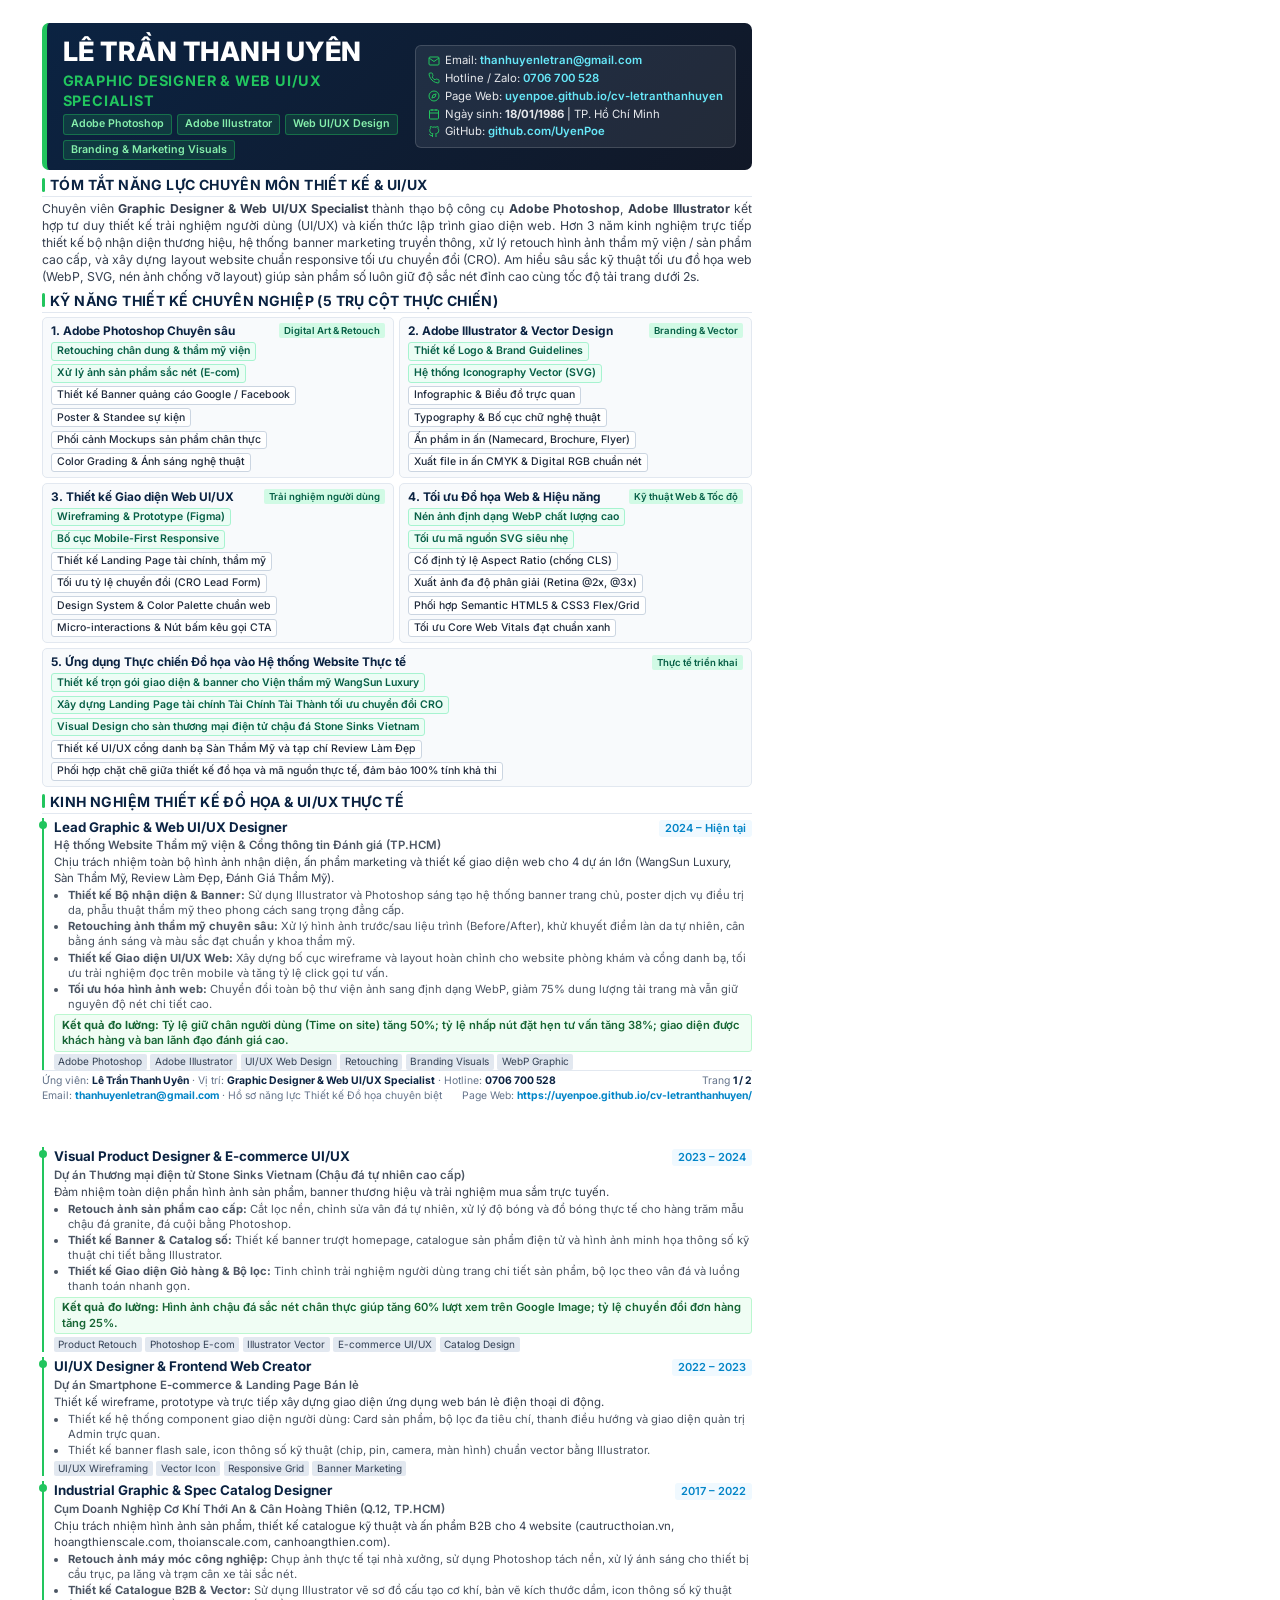
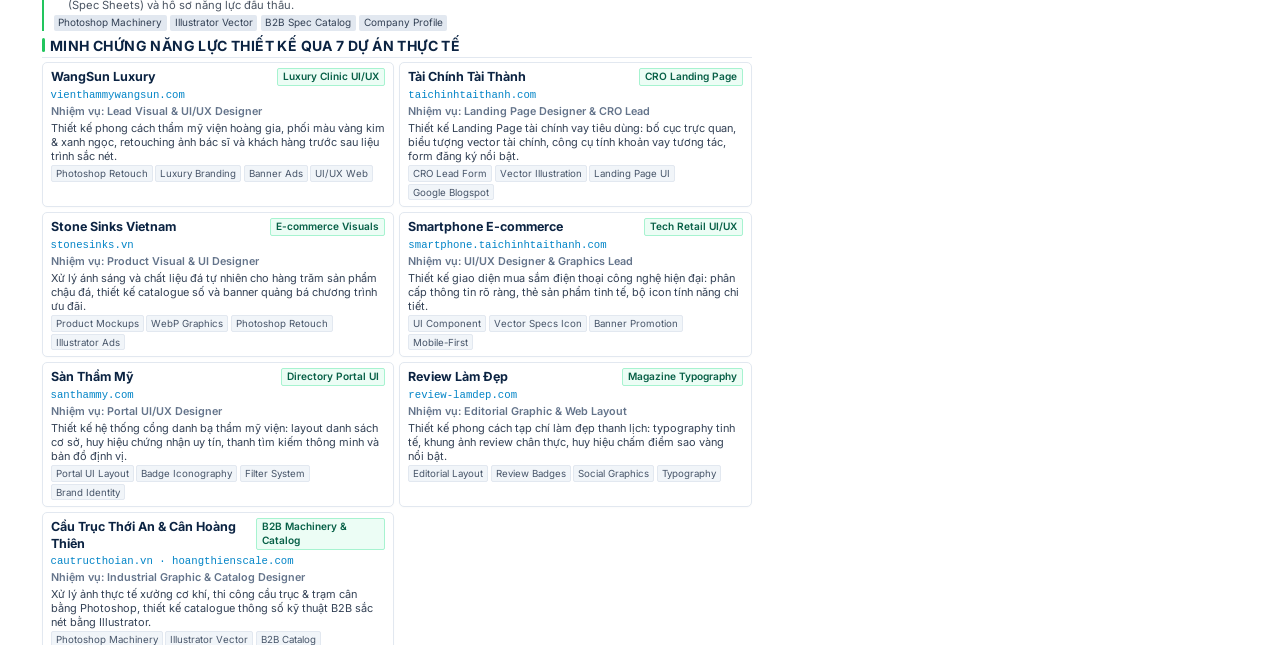
==== cv-graphic-uiux-template.html @ 1257ec51 "feat: add personal web page (page web) to all Word and PDF documents" ====
<!DOCTYPE html>
<html lang="vi">
<head>
  <meta charset="UTF-8" />
  <meta name="viewport" content="width=device-width, initial-scale=1.0" />
  <title>CV - Lê Trần Thanh Uyên | Chuyên Viên Thiết Kế Đồ Họa &amp; Web UI/UX Designer</title>
  <link rel="preconnect" href="https://fonts.googleapis.com" />
  <link rel="preconnect" href="https://fonts.gstatic.com" crossorigin />
  <link href="https://fonts.googleapis.com/css2?family=Inter:wght@300;400;500;600;700;800&display=swap" rel="stylesheet" />
  <style>
    @page {
      size: A4 portrait;
      margin: 0;
    }
    *, *::before, *::after {
      box-sizing: border-box;
      margin: 0;
      padding: 0;
    }
    html, body {
      font-family: 'Inter', -apple-system, BlinkMacSystemFont, "Segoe UI", Roboto, sans-serif;
      background-color: #ffffff;
      color: #1f2937;
      font-size: 9.5pt;
      line-height: 1.36;
      -webkit-print-color-adjust: exact;
      print-color-adjust: exact;
    }
    a {
      color: #0284c7;
      text-decoration: none;
    }
    .page {
      width: 210mm;
      height: 297mm;
      max-height: 297mm;
      padding: 6mm 11mm 5mm 11mm;
      box-sizing: border-box;
      position: relative;
      background: #ffffff;
      page-break-after: always;
      break-after: page;
      overflow: hidden;
      display: flex;
      flex-direction: column;
      justify-content: space-between;
    }
    .page:last-child {
      page-break-after: auto;
      break-after: auto;
    }

    /* HEADER */
    .cv-header {
      background: linear-gradient(135deg, #0b2342 0%, #111827 100%);
      color: #ffffff;
      border-radius: 7px;
      padding: 10px 16px;
      margin-bottom: 5px;
      display: flex;
      justify-content: space-between;
      align-items: center;
      border-left: 5px solid #22c55e;
    }
    .header-main {
      flex: 1;
    }
    .cv-name {
      font-size: 20pt;
      font-weight: 800;
      letter-spacing: 0.5px;
      color: #ffffff;
      margin-bottom: 2px;
    }
    .cv-title {
      font-size: 10.8pt;
      font-weight: 700;
      color: #22c55e;
      text-transform: uppercase;
      letter-spacing: 0.8px;
      margin-bottom: 4px;
    }
    .cv-badges {
      display: flex;
      gap: 5px;
      flex-wrap: wrap;
    }
    .badge-role {
      background: rgba(34, 197, 94, 0.15);
      border: 1px solid rgba(34, 197, 94, 0.4);
      color: #86efac;
      font-size: 8.0pt;
      font-weight: 600;
      padding: 2px 7px;
      border-radius: 3px;
    }
    .contact-box {
      background: rgba(255, 255, 255, 0.08);
      border: 1px solid rgba(255, 255, 255, 0.15);
      border-radius: 6px;
      padding: 7px 12px;
      font-size: 8.5pt;
      display: flex;
      flex-direction: column;
      gap: 2.5px;
      min-width: 250px;
    }
    .contact-item {
      display: flex;
      align-items: center;
      gap: 5px;
      color: #e5e7eb;
    }
    .contact-item a {
      color: #67e8f9;
      font-weight: 600;
    }
    .contact-item svg {
      width: 12px;
      height: 12px;
      stroke: #22c55e;
      flex-shrink: 0;
    }

    /* SECTION TITLE */
    .section-title {
      font-size: 10.5pt;
      font-weight: 700;
      color: #0b2342;
      text-transform: uppercase;
      letter-spacing: 0.4px;
      margin: 5px 0 4px 0;
      display: flex;
      align-items: center;
      gap: 5px;
      border-bottom: 1.5px solid #e2e8f0;
      padding-bottom: 2px;
    }
    .section-title::before {
      content: "";
      display: inline-block;
      width: 3.5px;
      height: 10.5pt;
      background-color: #22c55e;
      border-radius: 2px;
    }

    /* SUMMARY */
    .summary-text {
      font-size: 9.2pt;
      color: #374151;
      line-height: 1.38;
      text-align: justify;
      margin-bottom: 3px;
    }

    /* SKILLS GRID */
    .skills-container {
      display: grid;
      grid-template-columns: repeat(2, 1fr);
      gap: 5px;
      margin-bottom: 3px;
    }
    .skill-block {
      background: #f8fafc;
      border: 1px solid #e2e8f0;
      border-radius: 5px;
      padding: 5px 8px;
    }
    .skill-block.full-width {
      grid-column: span 2;
    }
    .skill-title {
      font-size: 8.9pt;
      font-weight: 700;
      color: #0b2342;
      margin-bottom: 3px;
      display: flex;
      align-items: center;
      justify-content: space-between;
    }
    .skill-tag-list {
      display: flex;
      flex-wrap: wrap;
      gap: 3.5px;
    }
    .skill-tag {
      background: #ffffff;
      border: 1px solid #cbd5e1;
      color: #1e293b;
      font-size: 7.9pt;
      font-weight: 500;
      padding: 1.2px 5px;
      border-radius: 3px;
    }
    .skill-tag.highlight {
      background: #ecfdf5;
      border-color: #a7f3d0;
      color: #065f46;
      font-weight: 600;
    }

    /* EXPERIENCE TIMELINE */
    .exp-item {
      margin-bottom: 5px;
      padding-left: 10px;
      border-left: 2px solid #22c55e;
      position: relative;
    }
    .exp-item::before {
      content: "";
      position: absolute;
      left: -5px;
      top: 3px;
      width: 8px;
      height: 8px;
      background: #22c55e;
      border-radius: 50%;
    }
    .exp-header {
      display: flex;
      justify-content: space-between;
      align-items: baseline;
      margin-bottom: 1.5px;
    }
    .exp-role {
      font-size: 10pt;
      font-weight: 700;
      color: #0b2342;
    }
    .exp-period {
      font-size: 8.3pt;
      font-weight: 600;
      color: #0284c7;
      background: #f0f9ff;
      padding: 1px 6px;
      border-radius: 3px;
    }
    .exp-company {
      font-size: 8.6pt;
      font-weight: 600;
      color: #4b5563;
      margin-bottom: 1.5px;
    }
    .exp-summary {
      font-size: 8.6pt;
      color: #374151;
      margin-bottom: 1.5px;
    }
    .exp-bullets {
      list-style-type: disc;
      padding-left: 14px;
      font-size: 8.4pt;
      color: #4b5563;
      line-height: 1.34;
    }
    .exp-bullets li {
      margin-bottom: 1.2px;
    }
    .exp-results {
      background: #f0fdf4;
      border: 1px solid #bbf7d0;
      color: #166534;
      padding: 2.5px 7px;
      border-radius: 3px;
      font-size: 8.4pt;
      margin-top: 2.5px;
      font-weight: 600;
    }
    .exp-tags {
      display: flex;
      gap: 3.5px;
      flex-wrap: wrap;
      margin-top: 2.5px;
    }
    .exp-tag {
      font-size: 7.5pt;
      background: #e2e8f0;
      color: #334155;
      padding: 1px 4.5px;
      border-radius: 2px;
    }

    /* PROJECTS GRID (PAGE 2) */
    .projects-grid {
      display: grid;
      grid-template-columns: repeat(2, 1fr);
      gap: 5px;
      margin-bottom: 4px;
    }
    .proj-card {
      background: #ffffff;
      border: 1px solid #e2e8f0;
      border-radius: 5px;
      padding: 5.5px 8px;
      box-shadow: 0 1px 2px rgba(0,0,0,0.02);
    }
    .proj-header {
      display: flex;
      justify-content: space-between;
      align-items: flex-start;
      margin-bottom: 2px;
    }
    .proj-name {
      font-size: 9.4pt;
      font-weight: 700;
      color: #0b2342;
    }
    .proj-type {
      font-size: 7.6pt;
      background: #ecfdf5;
      color: #065f46;
      border: 1px solid #a7f3d0;
      padding: 1px 5px;
      border-radius: 2px;
      font-weight: 600;
    }
    .proj-url {
      font-size: 8.0pt;
      color: #0284c7;
      display: block;
      margin-bottom: 2px;
      font-family: monospace;
    }
    .proj-role {
      font-size: 8.1pt;
      color: #64748b;
      font-weight: 600;
      margin-bottom: 1.5px;
    }
    .proj-desc {
      font-size: 8.2pt;
      color: #334155;
      line-height: 1.28;
      margin-bottom: 2.5px;
    }
    .proj-tech-wrap {
      display: flex;
      flex-wrap: wrap;
      gap: 2.5px;
    }
    .proj-tech {
      font-size: 7.3pt;
      background: #f1f5f9;
      color: #475569;
      border: 1px solid #e2e8f0;
      padding: 0.5px 4px;
      border-radius: 2px;
    }

    /* THREE-COLUMN WORKFLOW & TOOLS */
    .tools-grid {
      display: grid;
      grid-template-columns: repeat(3, 1fr);
      gap: 5px;
      margin-top: 2.5px;
      margin-bottom: 3.5px;
    }
    .tools-card {
      background: #f8fafc;
      border: 1px solid #e2e8f0;
      border-radius: 5px;
      padding: 5px 7px;
    }
    .tools-title {
      font-size: 8.7pt;
      font-weight: 700;
      color: #0b2342;
      margin-bottom: 1.5px;
    }
    .tools-sub {
      font-size: 7.8pt;
      font-weight: 600;
      color: #0284c7;
      margin-bottom: 2px;
    }
    .tools-desc {
      font-size: 7.9pt;
      color: #4b5563;
      line-height: 1.28;
    }

    /* FOOTER */
    .cv-footer {
      border-top: 1px solid #e2e8f0;
      padding-top: 3px;
      font-size: 7.8pt;
      color: #64748b;
      display: flex;
      flex-direction: column;
      gap: 1px;
    }
    .cv-footer-row {
      display: flex;
      justify-content: space-between;
      align-items: center;
      width: 100%;
    }
    .cv-footer strong {
      color: #0b2342;
    }
  </style>
</head>
<body>

  <!-- ================= TRANG 1 ================= -->
  <div class="page">
    <div>
      <!-- HEADER -->
      <header class="cv-header">
        <div class="header-main">
          <h1 class="cv-name">LÊ TRẦN THANH UYÊN</h1>
          <div class="cv-title">Graphic Designer &amp; Web UI/UX Specialist</div>
          <div class="cv-badges">
            <span class="badge-role">Adobe Photoshop</span>
            <span class="badge-role">Adobe Illustrator</span>
            <span class="badge-role">Web UI/UX Design</span>
            <span class="badge-role">Branding &amp; Marketing Visuals</span>
          </div>
        </div>
        <div class="contact-box">
          <div class="contact-item">
            <svg viewBox="0 0 24 24" fill="none" stroke-width="2"><path d="M4 4h16c1.1 0 2 .9 2 2v12c0 1.1-.9 2-2 2H4c-1.1 0-2-.9-2-2V6c0-1.1.9-2 2-2z"></path><polyline points="22,6 12,13 2,6"></polyline></svg>
            <span>Email: <a href="mailto:thanhuyenletran@gmail.com">thanhuyenletran@gmail.com</a></span>
          </div>
          <div class="contact-item">
            <svg viewBox="0 0 24 24" fill="none" stroke-width="2"><path d="M22 16.92v3a2 2 0 0 1-2.18 2 19.79 19.79 0 0 1-8.63-3.07 19.5 19.5 0 0 1-6-6 19.79 19.79 0 0 1-3.07-8.67A2 2 0 0 1 4.11 2h3a2 2 0 0 1 2 1.72 12.84 12.84 0 0 0 .7 2.81 2 2 0 0 1-.45 2.11L8.09 9.91a16 16 0 0 0 6 6l1.27-1.27a2 2 0 0 1 2.11-.45 12.84 12.84 0 0 0 2.81.7A2 2 0 0 1 22 16.92z"></path></svg>
            <span>Hotline / Zalo: <a href="https://zalo.me/0706700528">0706 700 528</a></span>
          </div>
          <div class="contact-item">
            <svg viewBox="0 0 24 24" fill="none" stroke-width="2"><circle cx="12" cy="12" r="10"></circle><polygon points="16.24 7.76 14.12 14.12 7.76 16.24 9.88 9.88 16.24 7.76"></polygon></svg>
            <span>Page Web: <a href="https://uyenpoe.github.io/cv-letranthanhuyen/">uyenpoe.github.io/cv-letranthanhuyen</a></span>
          </div>
          <div class="contact-item">
            <svg viewBox="0 0 24 24" fill="none" stroke-width="2"><rect x="3" y="4" width="18" height="18" rx="2" ry="2"></rect><line x1="16" y1="2" x2="16" y2="6"></line><line x1="8" y1="2" x2="8" y2="6"></line><line x1="3" y1="10" x2="21" y2="10"></line></svg>
            <span>Ngày sinh: <strong>18/01/1986</strong> | TP. Hồ Chí Minh</span>
          </div>
          <div class="contact-item">
            <svg viewBox="0 0 24 24" fill="none" stroke-width="2"><path d="M9 19c-5 1.5-5-2.5-7-3m14 6v-3.87a3.37 3.37 0 0 0-.94-2.61c3.14-.35 6.44-1.54 6.44-7A5.44 5.44 0 0 0 20 4.77 5.07 5.07 0 0 0 19.91 1S18.73.65 16 2.48a13.38 13.38 0 0 0-7 0C6.27.65 5.09 1 5.09 1A5.07 5.07 0 0 0 5 4.77a5.44 5.44 0 0 0-1.5 3.78c0 5.42 3.3 6.61 6.44 7A3.37 3.37 0 0 0 9 18.13V22"></path></svg>
            <span>GitHub: <a href="https://github.com/UyenPoe">github.com/UyenPoe</a></span>
          </div>
        </div>
      </header>

      <!-- TÓM TẮT NĂNG LỰC THIẾT KẾ -->
      <h2 class="section-title">Tóm tắt Năng lực Chuyên môn Thiết kế &amp; UI/UX</h2>
      <p class="summary-text">
        Chuyên viên <strong>Graphic Designer &amp; Web UI/UX Specialist</strong> thành thạo bộ công cụ <strong>Adobe Photoshop</strong>, <strong>Adobe Illustrator</strong> kết hợp tư duy thiết kế trải nghiệm người dùng (UI/UX) và kiến thức lập trình giao diện web. Hơn 3 năm kinh nghiệm trực tiếp thiết kế bộ nhận diện thương hiệu, hệ thống banner marketing truyền thông, xử lý retouch hình ảnh thẩm mỹ viện / sản phẩm cao cấp, và xây dựng layout website chuẩn responsive tối ưu chuyển đổi (CRO). Am hiểu sâu sắc kỹ thuật tối ưu đồ họa web (WebP, SVG, nén ảnh chống vỡ layout) giúp sản phẩm số luôn giữ độ sắc nét đỉnh cao cùng tốc độ tải trang dưới 2s.
      </p>

      <!-- 5 TRỤ CỘT KỸ NĂNG THIẾT KẾ -->
      <h2 class="section-title">Kỹ năng Thiết kế Chuyên nghiệp (5 Trụ cột Thực chiến)</h2>
      <div class="skills-container">
        <!-- Trụ cột 1 -->
        <div class="skill-block">
          <div class="skill-title">
            <span>1. Adobe Photoshop Chuyên sâu</span>
            <span style="font-size:7.2pt;color:#065f46;font-weight:600;background:#d1fae5;padding:1px 5px;border-radius:2px;">Digital Art &amp; Retouch</span>
          </div>
          <div class="skill-tag-list">
            <span class="skill-tag highlight">Retouching chân dung &amp; thẩm mỹ viện</span>
            <span class="skill-tag highlight">Xử lý ảnh sản phẩm sắc nét (E-com)</span>
            <span class="skill-tag">Thiết kế Banner quảng cáo Google / Facebook</span>
            <span class="skill-tag">Poster &amp; Standee sự kiện</span>
            <span class="skill-tag">Phối cảnh Mockups sản phẩm chân thực</span>
            <span class="skill-tag">Color Grading &amp; Ánh sáng nghệ thuật</span>
          </div>
        </div>

        <!-- Trụ cột 2 -->
        <div class="skill-block">
          <div class="skill-title">
            <span>2. Adobe Illustrator &amp; Vector Design</span>
            <span style="font-size:7.2pt;color:#065f46;font-weight:600;background:#d1fae5;padding:1px 5px;border-radius:2px;">Branding &amp; Vector</span>
          </div>
          <div class="skill-tag-list">
            <span class="skill-tag highlight">Thiết kế Logo &amp; Brand Guidelines</span>
            <span class="skill-tag highlight">Hệ thống Iconography Vector (SVG)</span>
            <span class="skill-tag">Infographic &amp; Biểu đồ trực quan</span>
            <span class="skill-tag">Typography &amp; Bố cục chữ nghệ thuật</span>
            <span class="skill-tag">Ấn phẩm in ấn (Namecard, Brochure, Flyer)</span>
            <span class="skill-tag">Xuất file in ấn CMYK &amp; Digital RGB chuẩn nét</span>
          </div>
        </div>

        <!-- Trụ cột 3 -->
        <div class="skill-block">
          <div class="skill-title">
            <span>3. Thiết kế Giao diện Web UI/UX</span>
            <span style="font-size:7.2pt;color:#065f46;font-weight:600;background:#d1fae5;padding:1px 5px;border-radius:2px;">Trải nghiệm người dùng</span>
          </div>
          <div class="skill-tag-list">
            <span class="skill-tag highlight">Wireframing &amp; Prototype (Figma)</span>
            <span class="skill-tag highlight">Bố cục Mobile-First Responsive</span>
            <span class="skill-tag">Thiết kế Landing Page tài chính, thẩm mỹ</span>
            <span class="skill-tag">Tối ưu tỷ lệ chuyển đổi (CRO Lead Form)</span>
            <span class="skill-tag">Design System &amp; Color Palette chuẩn web</span>
            <span class="skill-tag">Micro-interactions &amp; Nút bấm kêu gọi CTA</span>
          </div>
        </div>

        <!-- Trụ cột 4 -->
        <div class="skill-block">
          <div class="skill-title">
            <span>4. Tối ưu Đồ họa Web &amp; Hiệu năng</span>
            <span style="font-size:7.2pt;color:#065f46;font-weight:600;background:#d1fae5;padding:1px 5px;border-radius:2px;">Kỹ thuật Web &amp; Tốc độ</span>
          </div>
          <div class="skill-tag-list">
            <span class="skill-tag highlight">Nén ảnh định dạng WebP chất lượng cao</span>
            <span class="skill-tag highlight">Tối ưu mã nguồn SVG siêu nhẹ</span>
            <span class="skill-tag">Cố định tỷ lệ Aspect Ratio (chống CLS)</span>
            <span class="skill-tag">Xuất ảnh đa độ phân giải (Retina @2x, @3x)</span>
            <span class="skill-tag">Phối hợp Semantic HTML5 &amp; CSS3 Flex/Grid</span>
            <span class="skill-tag">Tối ưu Core Web Vitals đạt chuẩn xanh</span>
          </div>
        </div>

        <!-- Trụ cột 5: Full Width -->
        <div class="skill-block full-width">
          <div class="skill-title">
            <span>5. Ứng dụng Thực chiến Đồ họa vào Hệ thống Website Thực tế</span>
            <span style="font-size:7.2pt;color:#065f46;font-weight:600;background:#d1fae5;padding:1px 5px;border-radius:2px;">Thực tế triển khai</span>
          </div>
          <div class="skill-tag-list">
            <span class="skill-tag highlight">Thiết kế trọn gói giao diện &amp; banner cho Viện thẩm mỹ WangSun Luxury</span>
            <span class="skill-tag highlight">Xây dựng Landing Page tài chính Tài Chính Tài Thành tối ưu chuyển đổi CRO</span>
            <span class="skill-tag highlight">Visual Design cho sàn thương mại điện tử chậu đá Stone Sinks Vietnam</span>
            <span class="skill-tag">Thiết kế UI/UX cổng danh bạ Sàn Thẩm Mỹ và tạp chí Review Làm Đẹp</span>
            <span class="skill-tag">Phối hợp chặt chẽ giữa thiết kế đồ họa và mã nguồn thực tế, đảm bảo 100% tính khả thi</span>
          </div>
        </div>
      </div>

      <!-- KINH NGHIỆM THIẾT KẾ THỰC TẾ -->
      <h2 class="section-title">Kinh nghiệm Thiết kế Đồ họa &amp; UI/UX Thực tế</h2>
      
      <div class="exp-item" style="margin-bottom:0;">
        <div class="exp-header">
          <span class="exp-role">Lead Graphic &amp; Web UI/UX Designer</span>
          <span class="exp-period">2024 – Hiện tại</span>
        </div>
        <div class="exp-company">Hệ thống Website Thẩm mỹ viện &amp; Cổng thông tin Đánh giá (TP.HCM)</div>
        <p class="exp-summary">Chịu trách nhiệm toàn bộ hình ảnh nhận diện, ấn phẩm marketing và thiết kế giao diện web cho 4 dự án lớn (WangSun Luxury, Sàn Thẩm Mỹ, Review Làm Đẹp, Đánh Giá Thẩm Mỹ).</p>
        <ul class="exp-bullets">
          <li><strong>Thiết kế Bộ nhận diện &amp; Banner:</strong> Sử dụng Illustrator và Photoshop sáng tạo hệ thống banner trang chủ, poster dịch vụ điều trị da, phẫu thuật thẩm mỹ theo phong cách sang trọng đẳng cấp.</li>
          <li><strong>Retouching ảnh thẩm mỹ chuyên sâu:</strong> Xử lý hình ảnh trước/sau liệu trình (Before/After), khử khuyết điểm làn da tự nhiên, cân bằng ánh sáng và màu sắc đạt chuẩn y khoa thẩm mỹ.</li>
          <li><strong>Thiết kế Giao diện UI/UX Web:</strong> Xây dựng bố cục wireframe và layout hoàn chỉnh cho website phòng khám và cổng danh bạ, tối ưu trải nghiệm đọc trên mobile và tăng tỷ lệ click gọi tư vấn.</li>
          <li><strong>Tối ưu hóa hình ảnh web:</strong> Chuyển đổi toàn bộ thư viện ảnh sang định dạng WebP, giảm 75% dung lượng tải trang mà vẫn giữ nguyên độ nét chi tiết cao.</li>
        </ul>
        <div class="exp-results">
          <strong>Kết quả đo lường:</strong> Tỷ lệ giữ chân người dùng (Time on site) tăng 50%; tỷ lệ nhấp nút đặt hẹn tư vấn tăng 38%; giao diện được khách hàng và ban lãnh đạo đánh giá cao.
        </div>
        <div class="exp-tags">
          <span class="exp-tag">Adobe Photoshop</span>
          <span class="exp-tag">Adobe Illustrator</span>
          <span class="exp-tag">UI/UX Web Design</span>
          <span class="exp-tag">Retouching</span>
          <span class="exp-tag">Branding Visuals</span>
          <span class="exp-tag">WebP Graphic</span>
        </div>
      </div>
    </div>

    <!-- FOOTER PAGE 1 -->
    <div class="cv-footer">
      <div class="cv-footer-row">
        <span>Ứng viên: <strong>Lê Trần Thanh Uyên</strong> · Vị trí: <strong>Graphic Designer &amp; Web UI/UX Specialist</strong> · Hotline: <strong>0706 700 528</strong></span>
        <span>Trang <strong>1 / 2</strong></span>
      </div>
      <div class="cv-footer-row">
        <span>Email: <strong style="color:#0284c7;">thanhuyenletran@gmail.com</strong> · Hồ sơ năng lực Thiết kế Đồ họa chuyên biệt</span>
        <span>Page Web: <strong style="color:#0284c7;">https://uyenpoe.github.io/cv-letranthanhuyen/</strong></span>
      </div>
    </div>
  </div>

  <!-- ================= TRANG 2 ================= -->
  <div class="page">
    <div>
      <div class="exp-item" style="margin-top:2px;">
        <div class="exp-header">
          <span class="exp-role">Visual Product Designer &amp; E-commerce UI/UX</span>
          <span class="exp-period">2023 – 2024</span>
        </div>
        <div class="exp-company">Dự án Thương mại điện tử Stone Sinks Vietnam (Chậu đá tự nhiên cao cấp)</div>
        <p class="exp-summary">Đảm nhiệm toàn diện phần hình ảnh sản phẩm, banner thương hiệu và trải nghiệm mua sắm trực tuyến.</p>
        <ul class="exp-bullets">
          <li><strong>Retouch ảnh sản phẩm cao cấp:</strong> Cắt lọc nền, chỉnh sửa vân đá tự nhiên, xử lý độ bóng và đổ bóng thực tế cho hàng trăm mẫu chậu đá granite, đá cuội bằng Photoshop.</li>
          <li><strong>Thiết kế Banner &amp; Catalog số:</strong> Thiết kế banner trượt homepage, catalogue sản phẩm điện tử và hình ảnh minh họa thông số kỹ thuật chi tiết bằng Illustrator.</li>
          <li><strong>Thiết kế Giao diện Giỏ hàng &amp; Bộ lọc:</strong> Tinh chỉnh trải nghiệm người dùng trang chi tiết sản phẩm, bộ lọc theo vân đá và luồng thanh toán nhanh gọn.</li>
        </ul>
        <div class="exp-results">
          <strong>Kết quả đo lường:</strong> Hình ảnh chậu đá sắc nét chân thực giúp tăng 60% lượt xem trên Google Image; tỷ lệ chuyển đổi đơn hàng tăng 25%.
        </div>
        <div class="exp-tags">
          <span class="exp-tag">Product Retouch</span>
          <span class="exp-tag">Photoshop E-com</span>
          <span class="exp-tag">Illustrator Vector</span>
          <span class="exp-tag">E-commerce UI/UX</span>
          <span class="exp-tag">Catalog Design</span>
        </div>
      </div>

      <div class="exp-item">
        <div class="exp-header">
          <span class="exp-role">UI/UX Designer &amp; Frontend Web Creator</span>
          <span class="exp-period">2022 – 2023</span>
        </div>
        <div class="exp-company">Dự án Smartphone E-commerce &amp; Landing Page Bán lẻ</div>
        <p class="exp-summary">Thiết kế wireframe, prototype và trực tiếp xây dựng giao diện ứng dụng web bán lẻ điện thoại di động.</p>
        <ul class="exp-bullets">
          <li>Thiết kế hệ thống component giao diện người dùng: Card sản phẩm, bộ lọc đa tiêu chí, thanh điều hướng và giao diện quản trị Admin trực quan.</li>
          <li>Thiết kế banner flash sale, icon thông số kỹ thuật (chip, pin, camera, màn hình) chuẩn vector bằng Illustrator.</li>
        </ul>
        <div class="exp-tags">
          <span class="exp-tag">UI/UX Wireframing</span>
          <span class="exp-tag">Vector Icon</span>
          <span class="exp-tag">Responsive Grid</span>
          <span class="exp-tag">Banner Marketing</span>
        </div>
      </div>

      <div class="exp-item">
        <div class="exp-header">
          <span class="exp-role">Industrial Graphic &amp; Spec Catalog Designer</span>
          <span class="exp-period">2017 – 2022</span>
        </div>
        <div class="exp-company">Cụm Doanh Nghiệp Cơ Khí Thới An &amp; Cân Hoàng Thiên (Q.12, TP.HCM)</div>
        <p class="exp-summary">Chịu trách nhiệm hình ảnh sản phẩm, thiết kế catalogue kỹ thuật và ấn phẩm B2B cho 4 website (cautructhoian.vn, hoangthienscale.com, thoianscale.com, canhoangthien.com).</p>
        <ul class="exp-bullets">
          <li><strong>Retouch ảnh máy móc công nghiệp:</strong> Chụp ảnh thực tế tại nhà xưởng, sử dụng Photoshop tách nền, xử lý ánh sáng cho thiết bị cầu trục, pa lăng và trạm cân xe tải sắc nét.</li>
          <li><strong>Thiết kế Catalogue B2B &amp; Vector:</strong> Sử dụng Illustrator vẽ sơ đồ cấu tạo cơ khí, bản vẽ kích thước dầm, icon thông số kỹ thuật (Spec Sheets) và hồ sơ năng lực đấu thầu.</li>
        </ul>
        <div class="exp-tags">
          <span class="exp-tag">Photoshop Machinery</span>
          <span class="exp-tag">Illustrator Vector</span>
          <span class="exp-tag">B2B Spec Catalog</span>
          <span class="exp-tag">Company Profile</span>
        </div>
      </div>

      <!-- 7 DỰ ÁN THIẾT KẾ THỰC TẾ -->
      <h2 class="section-title">Minh chứng Năng lực Thiết kế qua 7 Dự án Thực tế</h2>
      <div class="projects-grid">
        <!-- Proj 1 -->
        <div class="proj-card">
          <div class="proj-header">
            <span class="proj-name">WangSun Luxury</span>
            <span class="proj-type">Luxury Clinic UI/UX</span>
          </div>
          <a class="proj-url" href="https://vienthammywangsun.com" target="_blank">vienthammywangsun.com</a>
          <div class="proj-role">Nhiệm vụ: Lead Visual &amp; UI/UX Designer</div>
          <p class="proj-desc">Thiết kế phong cách thẩm mỹ viện hoàng gia, phối màu vàng kim &amp; xanh ngọc, retouching ảnh bác sĩ và khách hàng trước sau liệu trình sắc nét.</p>
          <div class="proj-tech-wrap">
            <span class="proj-tech">Photoshop Retouch</span>
            <span class="proj-tech">Luxury Branding</span>
            <span class="proj-tech">Banner Ads</span>
            <span class="proj-tech">UI/UX Web</span>
          </div>
        </div>

        <!-- Proj 2 -->
        <div class="proj-card">
          <div class="proj-header">
            <span class="proj-name">Tài Chính Tài Thành</span>
            <span class="proj-type">CRO Landing Page</span>
          </div>
          <a class="proj-url" href="https://www.taichinhtaithanh.com" target="_blank">taichinhtaithanh.com</a>
          <div class="proj-role">Nhiệm vụ: Landing Page Designer &amp; CRO Lead</div>
          <p class="proj-desc">Thiết kế Landing Page tài chính vay tiêu dùng: bố cục trực quan, biểu tượng vector tài chính, công cụ tính khoản vay tương tác, form đăng ký nổi bật.</p>
          <div class="proj-tech-wrap">
            <span class="proj-tech">CRO Lead Form</span>
            <span class="proj-tech">Vector Illustration</span>
            <span class="proj-tech">Landing Page UI</span>
            <span class="proj-tech">Google Blogspot</span>
          </div>
        </div>

        <!-- Proj 3 -->
        <div class="proj-card">
          <div class="proj-header">
            <span class="proj-name">Stone Sinks Vietnam</span>
            <span class="proj-type">E-commerce Visuals</span>
          </div>
          <a class="proj-url" href="https://stonesinks.vn" target="_blank">stonesinks.vn</a>
          <div class="proj-role">Nhiệm vụ: Product Visual &amp; UI Designer</div>
          <p class="proj-desc">Xử lý ánh sáng và chất liệu đá tự nhiên cho hàng trăm sản phẩm chậu đá, thiết kế catalogue số và banner quảng bá chương trình ưu đãi.</p>
          <div class="proj-tech-wrap">
            <span class="proj-tech">Product Mockups</span>
            <span class="proj-tech">WebP Graphics</span>
            <span class="proj-tech">Photoshop Retouch</span>
            <span class="proj-tech">Illustrator Ads</span>
          </div>
        </div>

        <!-- Proj 4 -->
        <div class="proj-card">
          <div class="proj-header">
            <span class="proj-name">Smartphone E-commerce</span>
            <span class="proj-type">Tech Retail UI/UX</span>
          </div>
          <a class="proj-url" href="http://smartphone.taichinhtaithanh.com" target="_blank">smartphone.taichinhtaithanh.com</a>
          <div class="proj-role">Nhiệm vụ: UI/UX Designer &amp; Graphics Lead</div>
          <p class="proj-desc">Thiết kế giao diện mua sắm điện thoại công nghệ hiện đại: phân cấp thông tin rõ ràng, thẻ sản phẩm tinh tế, bộ icon tính năng chi tiết.</p>
          <div class="proj-tech-wrap">
            <span class="proj-tech">UI Component</span>
            <span class="proj-tech">Vector Specs Icon</span>
            <span class="proj-tech">Banner Promotion</span>
            <span class="proj-tech">Mobile-First</span>
          </div>
        </div>

        <!-- Proj 5 -->
        <div class="proj-card">
          <div class="proj-header">
            <span class="proj-name">Sàn Thẩm Mỹ</span>
            <span class="proj-type">Directory Portal UI</span>
          </div>
          <a class="proj-url" href="https://santhammy.com" target="_blank">santhammy.com</a>
          <div class="proj-role">Nhiệm vụ: Portal UI/UX Designer</div>
          <p class="proj-desc">Thiết kế hệ thống cổng danh bạ thẩm mỹ viện: layout danh sách cơ sở, huy hiệu chứng nhận uy tín, thanh tìm kiếm thông minh và bản đồ định vị.</p>
          <div class="proj-tech-wrap">
            <span class="proj-tech">Portal UI Layout</span>
            <span class="proj-tech">Badge Iconography</span>
            <span class="proj-tech">Filter System</span>
            <span class="proj-tech">Brand Identity</span>
          </div>
        </div>

        <!-- Proj 6 -->
        <div class="proj-card">
          <div class="proj-header">
            <span class="proj-name">Review Làm Đẹp</span>
            <span class="proj-type">Magazine Typography</span>
          </div>
          <a class="proj-url" href="http://review-lamdep.com" target="_blank">review-lamdep.com</a>
          <div class="proj-role">Nhiệm vụ: Editorial Graphic &amp; Web Layout</div>
          <p class="proj-desc">Thiết kế phong cách tạp chí làm đẹp thanh lịch: typography tinh tế, khung ảnh review chân thực, huy hiệu chấm điểm sao vàng nổi bật.</p>
          <div class="proj-tech-wrap">
            <span class="proj-tech">Editorial Layout</span>
            <span class="proj-tech">Review Badges</span>
            <span class="proj-tech">Social Graphics</span>
            <span class="proj-tech">Typography</span>
          </div>
        </div>

        <!-- Proj 7: B2B Machinery & Spec Catalog -->
        <div class="proj-card">
          <div class="proj-header">
            <span class="proj-name">Cầu Trục Thới An &amp; Cân Hoàng Thiên</span>
            <span class="proj-type">B2B Machinery &amp; Catalog</span>
          </div>
          <a class="proj-url" href="https://cautructhoian.vn" target="_blank">cautructhoian.vn · hoangthienscale.com</a>
          <div class="proj-role">Nhiệm vụ: Industrial Graphic &amp; Catalog Designer</div>
          <p class="proj-desc">Xử lý ảnh thực tế xưởng cơ khí, thi công cầu trục &amp; trạm cân bằng Photoshop, thiết kế catalogue thông số kỹ thuật B2B sắc nét bằng Illustrator.</p>
          <div class="proj-tech-wrap">
            <span class="proj-tech">Photoshop Machinery</span>
            <span class="proj-tech">Illustrator Vector</span>
            <span class="proj-tech">B2B Catalog</span>
            <span class="proj-tech">Spec Sheet</span>
          </div>
        </div>
      </div>

      <!-- BỘ CÔNG CỤ & QUY TRÌNH THIẾT KẾ CHUYÊN NGHIỆP -->
      <h2 class="section-title">Bộ Công cụ &amp; Quy trình Sáng tạo Thiết kế Chuẩn mực</h2>
      <div class="tools-grid">
        <div class="tools-card">
          <div class="tools-title">Phần mềm Thiết kế Cốt lõi</div>
          <div class="tools-sub">Adobe Suite &amp; Prototyping</div>
          <p class="tools-desc">Adobe Photoshop (retouching, manipulation), Adobe Illustrator (vector logo, typography), Figma (wireframe, UI prototype), Canva Pro.</p>
        </div>
        <div class="tools-card">
          <div class="tools-title">Đồ họa Số &amp; Tối ưu Web</div>
          <div class="tools-sub">Web Performance &amp; Formats</div>
          <p class="tools-desc">Cwebp, Squoosh, SVGO, TinyPNG, Responsive Image Generator, kiểm tra độ tương phản màu chuẩn WCAG, Retina Display 2x/3x.</p>
        </div>
        <div class="tools-card">
          <div class="tools-title">Tư duy Phối hợp Kỹ thuật</div>
          <div class="tools-sub">Khả thi khi Lập trình</div>
          <p class="tools-desc">Am hiểu HTML5 Semantic, CSS3 Grid/Flexbox, WordPress Themes giúp chuyển đổi từ bản vẽ đồ họa sang sản phẩm web sống động chuẩn xác 100%.</p>
        </div>
      </div>

      <!-- CAM KẾT & PHONG CÁCH LÀM VIỆC -->
      <div style="background:#f0fdf4; border:1px solid #bbf7d0; border-radius:5px; padding:6px 10px; margin-top:4px; font-size:7.8pt; color:#166534; line-height:1.32;">
        <strong>TRIẾT LÝ THIẾT KẾ CỦA LÊ TRẦN THANH UYÊN:</strong> Thiết kế không chỉ để đẹp mà phải phục vụ mục tiêu kinh doanh và mang lại trải nghiệm tiện dụng tối đa cho người dùng thực tế. Luôn đặt tính thẩm mỹ, sự nhất quán của thương hiệu và hiệu năng tốc độ tải trang lên hàng đầu.
      </div>
    </div>

    <!-- FOOTER PAGE 2 -->
    <div class="cv-footer">
      <div class="cv-footer-row">
        <span>Ứng viên: <strong>Lê Trần Thanh Uyên</strong> · Email: <strong style="color:#0284c7;">thanhuyenletran@gmail.com</strong> · Hotline / Zalo: <strong>0706 700 528</strong></span>
        <span>Trang <strong>2 / 2</strong></span>
      </div>
      <div class="cv-footer-row">
        <span>Bản CV Graphic &amp; Web UI/UX Designer Chuyên Sâu (Font Rõ Ràng) · Cập nhật mới nhất</span>
        <span>Page Web: <strong style="color:#0284c7;">https://uyenpoe.github.io/cv-letranthanhuyen/</strong></span>
      </div>
    </div>
  </div>

</body>
</html>
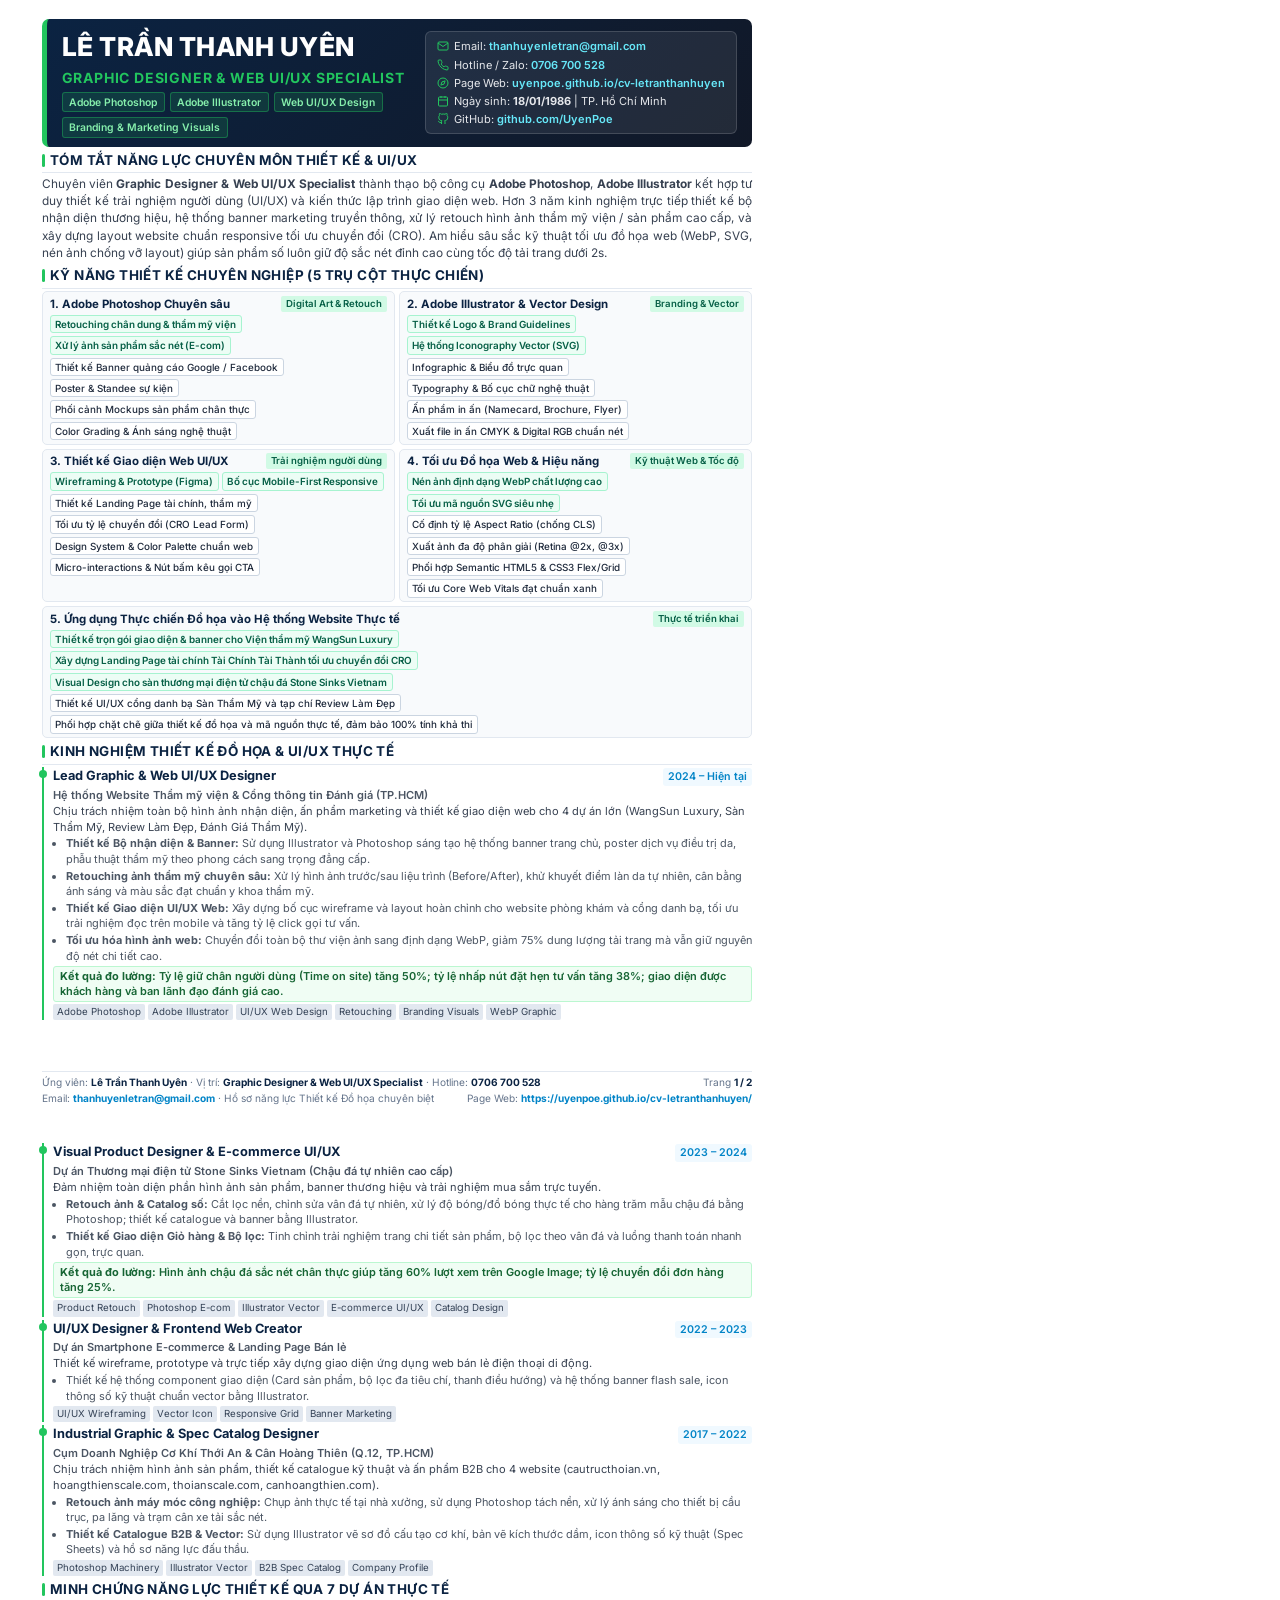
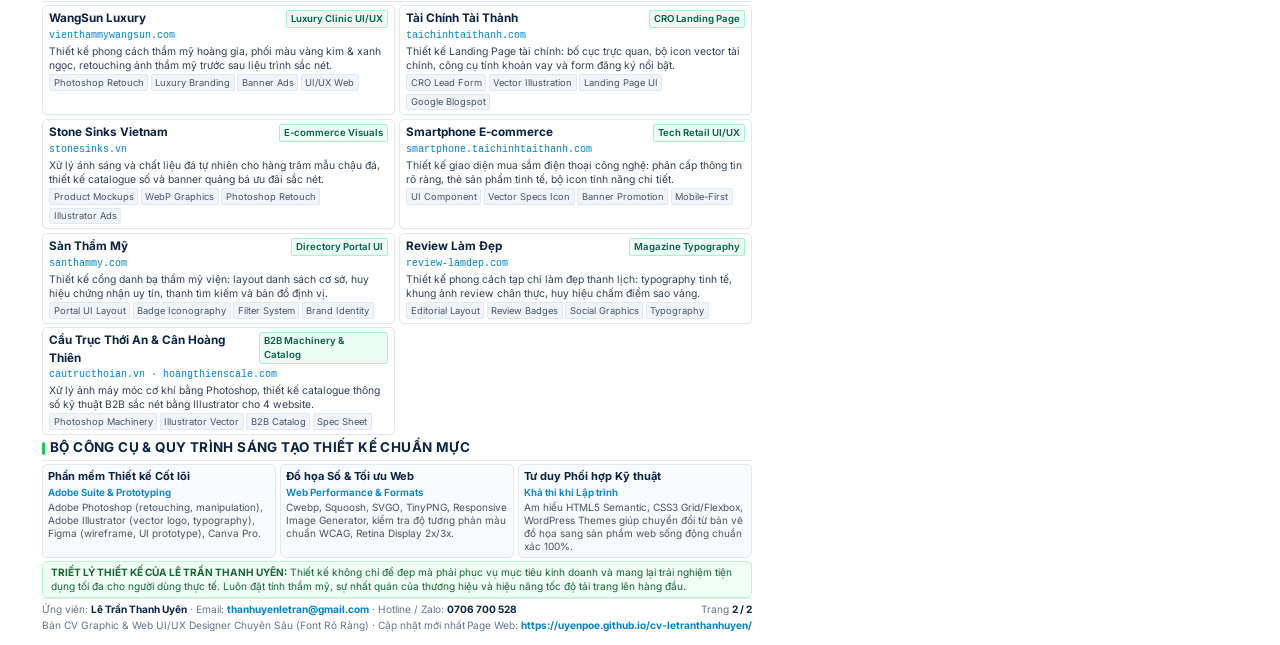
==== commit ed9106b9: "feat(pdf): expand line spacing across all PDF templates for enhanced legibility and visual breathing" ====
--- a/cv-graphic-uiux-template.html
+++ b/cv-graphic-uiux-template.html
@@ -21,8 +21,8 @@
       font-family: 'Inter', -apple-system, BlinkMacSystemFont, "Segoe UI", Roboto, sans-serif;
       background-color: #ffffff;
       color: #1f2937;
-      font-size: 9.5pt;
-      line-height: 1.36;
+      font-size: 9.3pt;
+      line-height: 1.46;
       -webkit-print-color-adjust: exact;
       print-color-adjust: exact;
     }
@@ -34,7 +34,7 @@
       width: 210mm;
       height: 297mm;
       max-height: 297mm;
-      padding: 6mm 11mm 5mm 11mm;
+      padding: 5mm 11mm 4.5mm 11mm;
       box-sizing: border-box;
       position: relative;
       background: #ffffff;
@@ -55,8 +55,8 @@
       background: linear-gradient(135deg, #0b2342 0%, #111827 100%);
       color: #ffffff;
       border-radius: 7px;
-      padding: 10px 16px;
-      margin-bottom: 5px;
+      padding: 9px 15px;
+      margin-bottom: 4px;
       display: flex;
       justify-content: space-between;
       align-items: center;
@@ -66,14 +66,14 @@
       flex: 1;
     }
     .cv-name {
-      font-size: 20pt;
+      font-size: 19.5pt;
       font-weight: 800;
       letter-spacing: 0.5px;
       color: #ffffff;
       margin-bottom: 2px;
     }
     .cv-title {
-      font-size: 10.8pt;
+      font-size: 10.5pt;
       font-weight: 700;
       color: #22c55e;
       text-transform: uppercase;
@@ -89,20 +89,20 @@
       background: rgba(34, 197, 94, 0.15);
       border: 1px solid rgba(34, 197, 94, 0.4);
       color: #86efac;
-      font-size: 8.0pt;
+      font-size: 7.8pt;
       font-weight: 600;
-      padding: 2px 7px;
+      padding: 1.5px 6.5px;
       border-radius: 3px;
     }
     .contact-box {
       background: rgba(255, 255, 255, 0.08);
       border: 1px solid rgba(255, 255, 255, 0.15);
       border-radius: 6px;
-      padding: 7px 12px;
-      font-size: 8.5pt;
+      padding: 6px 11px;
+      font-size: 8.3pt;
       display: flex;
       flex-direction: column;
-      gap: 2.5px;
+      gap: 2px;
       min-width: 250px;
     }
     .contact-item {
@@ -124,12 +124,12 @@
 
     /* SECTION TITLE */
     .section-title {
-      font-size: 10.5pt;
+      font-size: 10.1pt;
       font-weight: 700;
       color: #0b2342;
       text-transform: uppercase;
       letter-spacing: 0.4px;
-      margin: 5px 0 4px 0;
+      margin: 3.5px 0 2.5px 0;
       display: flex;
       align-items: center;
       gap: 5px;
@@ -140,16 +140,16 @@
       content: "";
       display: inline-block;
       width: 3.5px;
-      height: 10.5pt;
+      height: 10.1pt;
       background-color: #22c55e;
       border-radius: 2px;
     }
 
     /* SUMMARY */
     .summary-text {
-      font-size: 9.2pt;
+      font-size: 8.9pt;
       color: #374151;
-      line-height: 1.38;
+      line-height: 1.46;
       text-align: justify;
       margin-bottom: 3px;
     }
@@ -158,23 +158,23 @@
     .skills-container {
       display: grid;
       grid-template-columns: repeat(2, 1fr);
-      gap: 5px;
+      gap: 4px;
       margin-bottom: 3px;
     }
     .skill-block {
       background: #f8fafc;
       border: 1px solid #e2e8f0;
       border-radius: 5px;
-      padding: 5px 8px;
+      padding: 3.5px 7px;
     }
     .skill-block.full-width {
       grid-column: span 2;
     }
     .skill-title {
-      font-size: 8.9pt;
+      font-size: 8.6pt;
       font-weight: 700;
       color: #0b2342;
-      margin-bottom: 3px;
+      margin-bottom: 2.5px;
       display: flex;
       align-items: center;
       justify-content: space-between;
@@ -182,15 +182,15 @@
     .skill-tag-list {
       display: flex;
       flex-wrap: wrap;
-      gap: 3.5px;
+      gap: 3px;
     }
     .skill-tag {
       background: #ffffff;
       border: 1px solid #cbd5e1;
       color: #1e293b;
-      font-size: 7.9pt;
+      font-size: 7.4pt;
       font-weight: 500;
-      padding: 1.2px 5px;
+      padding: 1px 4.5px;
       border-radius: 3px;
     }
     .skill-tag.highlight {
@@ -202,8 +202,8 @@
 
     /* EXPERIENCE TIMELINE */
     .exp-item {
-      margin-bottom: 5px;
-      padding-left: 10px;
+      margin-bottom: 3px;
+      padding-left: 9px;
       border-left: 2px solid #22c55e;
       position: relative;
     }
@@ -221,38 +221,39 @@
       display: flex;
       justify-content: space-between;
       align-items: baseline;
-      margin-bottom: 1.5px;
+      margin-bottom: 1px;
     }
     .exp-role {
-      font-size: 10pt;
+      font-size: 9.6pt;
       font-weight: 700;
       color: #0b2342;
     }
     .exp-period {
-      font-size: 8.3pt;
+      font-size: 8.0pt;
       font-weight: 600;
       color: #0284c7;
       background: #f0f9ff;
-      padding: 1px 6px;
+      padding: 1px 5px;
       border-radius: 3px;
     }
     .exp-company {
-      font-size: 8.6pt;
+      font-size: 8.3pt;
       font-weight: 600;
       color: #4b5563;
-      margin-bottom: 1.5px;
+      margin-bottom: 1px;
     }
     .exp-summary {
-      font-size: 8.6pt;
+      font-size: 8.3pt;
       color: #374151;
-      margin-bottom: 1.5px;
+      line-height: 1.42;
+      margin-bottom: 1px;
     }
     .exp-bullets {
       list-style-type: disc;
-      padding-left: 14px;
-      font-size: 8.4pt;
+      padding-left: 13px;
+      font-size: 8.2pt;
       color: #4b5563;
-      line-height: 1.34;
+      line-height: 1.42;
     }
     .exp-bullets li {
       margin-bottom: 1.2px;
@@ -261,23 +262,24 @@
       background: #f0fdf4;
       border: 1px solid #bbf7d0;
       color: #166534;
-      padding: 2.5px 7px;
+      padding: 2px 6px;
       border-radius: 3px;
-      font-size: 8.4pt;
-      margin-top: 2.5px;
+      font-size: 8.2pt;
+      line-height: 1.38;
+      margin-top: 2px;
       font-weight: 600;
     }
     .exp-tags {
       display: flex;
-      gap: 3.5px;
+      gap: 3px;
       flex-wrap: wrap;
-      margin-top: 2.5px;
+      margin-top: 2px;
     }
     .exp-tag {
-      font-size: 7.5pt;
+      font-size: 7.3pt;
       background: #e2e8f0;
       color: #334155;
-      padding: 1px 4.5px;
+      padding: 1px 4px;
       border-radius: 2px;
     }
 
@@ -285,54 +287,48 @@
     .projects-grid {
       display: grid;
       grid-template-columns: repeat(2, 1fr);
-      gap: 5px;
-      margin-bottom: 4px;
+      gap: 3.5px;
+      margin-bottom: 2.5px;
     }
     .proj-card {
       background: #ffffff;
       border: 1px solid #e2e8f0;
       border-radius: 5px;
-      padding: 5.5px 8px;
+      padding: 4px 6.5px;
       box-shadow: 0 1px 2px rgba(0,0,0,0.02);
     }
     .proj-header {
       display: flex;
       justify-content: space-between;
       align-items: flex-start;
-      margin-bottom: 2px;
+      margin-bottom: 1px;
     }
     .proj-name {
-      font-size: 9.4pt;
+      font-size: 8.8pt;
       font-weight: 700;
       color: #0b2342;
     }
     .proj-type {
-      font-size: 7.6pt;
+      font-size: 7.2pt;
       background: #ecfdf5;
       color: #065f46;
       border: 1px solid #a7f3d0;
-      padding: 1px 5px;
+      padding: 1px 4px;
       border-radius: 2px;
       font-weight: 600;
     }
     .proj-url {
-      font-size: 8.0pt;
+      font-size: 7.5pt;
       color: #0284c7;
       display: block;
-      margin-bottom: 2px;
+      margin-bottom: 1.5px;
       font-family: monospace;
     }
-    .proj-role {
-      font-size: 8.1pt;
-      color: #64748b;
-      font-weight: 600;
+    .proj-desc {
+      font-size: 7.8pt;
+      color: #334155;
+      line-height: 1.35;
       margin-bottom: 1.5px;
-    }
-    .proj-desc {
-      font-size: 8.2pt;
-      color: #334155;
-      line-height: 1.28;
-      margin-bottom: 2.5px;
     }
     .proj-tech-wrap {
       display: flex;
@@ -340,11 +336,11 @@
       gap: 2.5px;
     }
     .proj-tech {
-      font-size: 7.3pt;
+      font-size: 7.0pt;
       background: #f1f5f9;
       color: #475569;
       border: 1px solid #e2e8f0;
-      padding: 0.5px 4px;
+      padding: 0.5px 3.5px;
       border-radius: 2px;
     }
 
@@ -352,39 +348,39 @@
     .tools-grid {
       display: grid;
       grid-template-columns: repeat(3, 1fr);
-      gap: 5px;
-      margin-top: 2.5px;
-      margin-bottom: 3.5px;
+      gap: 3.5px;
+      margin-top: 1.5px;
+      margin-bottom: 2px;
     }
     .tools-card {
       background: #f8fafc;
       border: 1px solid #e2e8f0;
       border-radius: 5px;
-      padding: 5px 7px;
+      padding: 3.5px 5.5px;
     }
     .tools-title {
-      font-size: 8.7pt;
+      font-size: 8.3pt;
       font-weight: 700;
       color: #0b2342;
-      margin-bottom: 1.5px;
+      margin-bottom: 1px;
     }
     .tools-sub {
-      font-size: 7.8pt;
+      font-size: 7.4pt;
       font-weight: 600;
       color: #0284c7;
-      margin-bottom: 2px;
+      margin-bottom: 1px;
     }
     .tools-desc {
-      font-size: 7.9pt;
+      font-size: 7.5pt;
       color: #4b5563;
-      line-height: 1.28;
+      line-height: 1.32;
     }
 
     /* FOOTER */
     .cv-footer {
       border-top: 1px solid #e2e8f0;
       padding-top: 3px;
-      font-size: 7.8pt;
+      font-size: 7.6pt;
       color: #64748b;
       display: flex;
       flex-direction: column;
@@ -395,6 +391,7 @@
       justify-content: space-between;
       align-items: center;
       width: 100%;
+      white-space: nowrap;
     }
     .cv-footer strong {
       color: #0b2342;
@@ -585,9 +582,8 @@
         <div class="exp-company">Dự án Thương mại điện tử Stone Sinks Vietnam (Chậu đá tự nhiên cao cấp)</div>
         <p class="exp-summary">Đảm nhiệm toàn diện phần hình ảnh sản phẩm, banner thương hiệu và trải nghiệm mua sắm trực tuyến.</p>
         <ul class="exp-bullets">
-          <li><strong>Retouch ảnh sản phẩm cao cấp:</strong> Cắt lọc nền, chỉnh sửa vân đá tự nhiên, xử lý độ bóng và đổ bóng thực tế cho hàng trăm mẫu chậu đá granite, đá cuội bằng Photoshop.</li>
-          <li><strong>Thiết kế Banner &amp; Catalog số:</strong> Thiết kế banner trượt homepage, catalogue sản phẩm điện tử và hình ảnh minh họa thông số kỹ thuật chi tiết bằng Illustrator.</li>
-          <li><strong>Thiết kế Giao diện Giỏ hàng &amp; Bộ lọc:</strong> Tinh chỉnh trải nghiệm người dùng trang chi tiết sản phẩm, bộ lọc theo vân đá và luồng thanh toán nhanh gọn.</li>
+          <li><strong>Retouch ảnh &amp; Catalog số:</strong> Cắt lọc nền, chỉnh sửa vân đá tự nhiên, xử lý độ bóng/đổ bóng thực tế cho hàng trăm mẫu chậu đá bằng Photoshop; thiết kế catalogue và banner bằng Illustrator.</li>
+          <li><strong>Thiết kế Giao diện Giỏ hàng &amp; Bộ lọc:</strong> Tinh chỉnh trải nghiệm trang chi tiết sản phẩm, bộ lọc theo vân đá và luồng thanh toán nhanh gọn, trực quan.</li>
         </ul>
         <div class="exp-results">
           <strong>Kết quả đo lường:</strong> Hình ảnh chậu đá sắc nét chân thực giúp tăng 60% lượt xem trên Google Image; tỷ lệ chuyển đổi đơn hàng tăng 25%.
@@ -609,8 +605,7 @@
         <div class="exp-company">Dự án Smartphone E-commerce &amp; Landing Page Bán lẻ</div>
         <p class="exp-summary">Thiết kế wireframe, prototype và trực tiếp xây dựng giao diện ứng dụng web bán lẻ điện thoại di động.</p>
         <ul class="exp-bullets">
-          <li>Thiết kế hệ thống component giao diện người dùng: Card sản phẩm, bộ lọc đa tiêu chí, thanh điều hướng và giao diện quản trị Admin trực quan.</li>
-          <li>Thiết kế banner flash sale, icon thông số kỹ thuật (chip, pin, camera, màn hình) chuẩn vector bằng Illustrator.</li>
+          <li>Thiết kế hệ thống component giao diện (Card sản phẩm, bộ lọc đa tiêu chí, thanh điều hướng) và hệ thống banner flash sale, icon thông số kỹ thuật chuẩn vector bằng Illustrator.</li>
         </ul>
         <div class="exp-tags">
           <span class="exp-tag">UI/UX Wireframing</span>
@@ -649,8 +644,7 @@
             <span class="proj-type">Luxury Clinic UI/UX</span>
           </div>
           <a class="proj-url" href="https://vienthammywangsun.com" target="_blank">vienthammywangsun.com</a>
-          <div class="proj-role">Nhiệm vụ: Lead Visual &amp; UI/UX Designer</div>
-          <p class="proj-desc">Thiết kế phong cách thẩm mỹ viện hoàng gia, phối màu vàng kim &amp; xanh ngọc, retouching ảnh bác sĩ và khách hàng trước sau liệu trình sắc nét.</p>
+          <p class="proj-desc">Thiết kế phong cách thẩm mỹ hoàng gia, phối màu vàng kim &amp; xanh ngọc, retouching ảnh thẩm mỹ trước sau liệu trình sắc nét.</p>
           <div class="proj-tech-wrap">
             <span class="proj-tech">Photoshop Retouch</span>
             <span class="proj-tech">Luxury Branding</span>
@@ -666,8 +660,7 @@
             <span class="proj-type">CRO Landing Page</span>
           </div>
           <a class="proj-url" href="https://www.taichinhtaithanh.com" target="_blank">taichinhtaithanh.com</a>
-          <div class="proj-role">Nhiệm vụ: Landing Page Designer &amp; CRO Lead</div>
-          <p class="proj-desc">Thiết kế Landing Page tài chính vay tiêu dùng: bố cục trực quan, biểu tượng vector tài chính, công cụ tính khoản vay tương tác, form đăng ký nổi bật.</p>
+          <p class="proj-desc">Thiết kế Landing Page tài chính: bố cục trực quan, bộ icon vector tài chính, công cụ tính khoản vay và form đăng ký nổi bật.</p>
           <div class="proj-tech-wrap">
             <span class="proj-tech">CRO Lead Form</span>
             <span class="proj-tech">Vector Illustration</span>
@@ -683,8 +676,7 @@
             <span class="proj-type">E-commerce Visuals</span>
           </div>
           <a class="proj-url" href="https://stonesinks.vn" target="_blank">stonesinks.vn</a>
-          <div class="proj-role">Nhiệm vụ: Product Visual &amp; UI Designer</div>
-          <p class="proj-desc">Xử lý ánh sáng và chất liệu đá tự nhiên cho hàng trăm sản phẩm chậu đá, thiết kế catalogue số và banner quảng bá chương trình ưu đãi.</p>
+          <p class="proj-desc">Xử lý ánh sáng và chất liệu đá tự nhiên cho hàng trăm mẫu chậu đá, thiết kế catalogue số và banner quảng bá ưu đãi sắc nét.</p>
           <div class="proj-tech-wrap">
             <span class="proj-tech">Product Mockups</span>
             <span class="proj-tech">WebP Graphics</span>
@@ -700,8 +692,7 @@
             <span class="proj-type">Tech Retail UI/UX</span>
           </div>
           <a class="proj-url" href="http://smartphone.taichinhtaithanh.com" target="_blank">smartphone.taichinhtaithanh.com</a>
-          <div class="proj-role">Nhiệm vụ: UI/UX Designer &amp; Graphics Lead</div>
-          <p class="proj-desc">Thiết kế giao diện mua sắm điện thoại công nghệ hiện đại: phân cấp thông tin rõ ràng, thẻ sản phẩm tinh tế, bộ icon tính năng chi tiết.</p>
+          <p class="proj-desc">Thiết kế giao diện mua sắm điện thoại công nghệ: phân cấp thông tin rõ ràng, thẻ sản phẩm tinh tế, bộ icon tính năng chi tiết.</p>
           <div class="proj-tech-wrap">
             <span class="proj-tech">UI Component</span>
             <span class="proj-tech">Vector Specs Icon</span>
@@ -717,8 +708,7 @@
             <span class="proj-type">Directory Portal UI</span>
           </div>
           <a class="proj-url" href="https://santhammy.com" target="_blank">santhammy.com</a>
-          <div class="proj-role">Nhiệm vụ: Portal UI/UX Designer</div>
-          <p class="proj-desc">Thiết kế hệ thống cổng danh bạ thẩm mỹ viện: layout danh sách cơ sở, huy hiệu chứng nhận uy tín, thanh tìm kiếm thông minh và bản đồ định vị.</p>
+          <p class="proj-desc">Thiết kế cổng danh bạ thẩm mỹ viện: layout danh sách cơ sở, huy hiệu chứng nhận uy tín, thanh tìm kiếm và bản đồ định vị.</p>
           <div class="proj-tech-wrap">
             <span class="proj-tech">Portal UI Layout</span>
             <span class="proj-tech">Badge Iconography</span>
@@ -734,8 +724,7 @@
             <span class="proj-type">Magazine Typography</span>
           </div>
           <a class="proj-url" href="http://review-lamdep.com" target="_blank">review-lamdep.com</a>
-          <div class="proj-role">Nhiệm vụ: Editorial Graphic &amp; Web Layout</div>
-          <p class="proj-desc">Thiết kế phong cách tạp chí làm đẹp thanh lịch: typography tinh tế, khung ảnh review chân thực, huy hiệu chấm điểm sao vàng nổi bật.</p>
+          <p class="proj-desc">Thiết kế phong cách tạp chí làm đẹp thanh lịch: typography tinh tế, khung ảnh review chân thực, huy hiệu chấm điểm sao vàng.</p>
           <div class="proj-tech-wrap">
             <span class="proj-tech">Editorial Layout</span>
             <span class="proj-tech">Review Badges</span>
@@ -751,8 +740,7 @@
             <span class="proj-type">B2B Machinery &amp; Catalog</span>
           </div>
           <a class="proj-url" href="https://cautructhoian.vn" target="_blank">cautructhoian.vn · hoangthienscale.com</a>
-          <div class="proj-role">Nhiệm vụ: Industrial Graphic &amp; Catalog Designer</div>
-          <p class="proj-desc">Xử lý ảnh thực tế xưởng cơ khí, thi công cầu trục &amp; trạm cân bằng Photoshop, thiết kế catalogue thông số kỹ thuật B2B sắc nét bằng Illustrator.</p>
+          <p class="proj-desc">Xử lý ảnh máy móc cơ khí bằng Photoshop, thiết kế catalogue thông số kỹ thuật B2B sắc nét bằng Illustrator cho 4 website.</p>
           <div class="proj-tech-wrap">
             <span class="proj-tech">Photoshop Machinery</span>
             <span class="proj-tech">Illustrator Vector</span>
@@ -783,7 +771,7 @@
       </div>
 
       <!-- CAM KẾT & PHONG CÁCH LÀM VIỆC -->
-      <div style="background:#f0fdf4; border:1px solid #bbf7d0; border-radius:5px; padding:6px 10px; margin-top:4px; font-size:7.8pt; color:#166534; line-height:1.32;">
+      <div style="background:#f0fdf4; border:1px solid #bbf7d0; border-radius:5px; padding:4px 8px; margin-top:3px; font-size:7.6pt; color:#166534; line-height:1.36;">
         <strong>TRIẾT LÝ THIẾT KẾ CỦA LÊ TRẦN THANH UYÊN:</strong> Thiết kế không chỉ để đẹp mà phải phục vụ mục tiêu kinh doanh và mang lại trải nghiệm tiện dụng tối đa cho người dùng thực tế. Luôn đặt tính thẩm mỹ, sự nhất quán của thương hiệu và hiệu năng tốc độ tải trang lên hàng đầu.
       </div>
     </div>
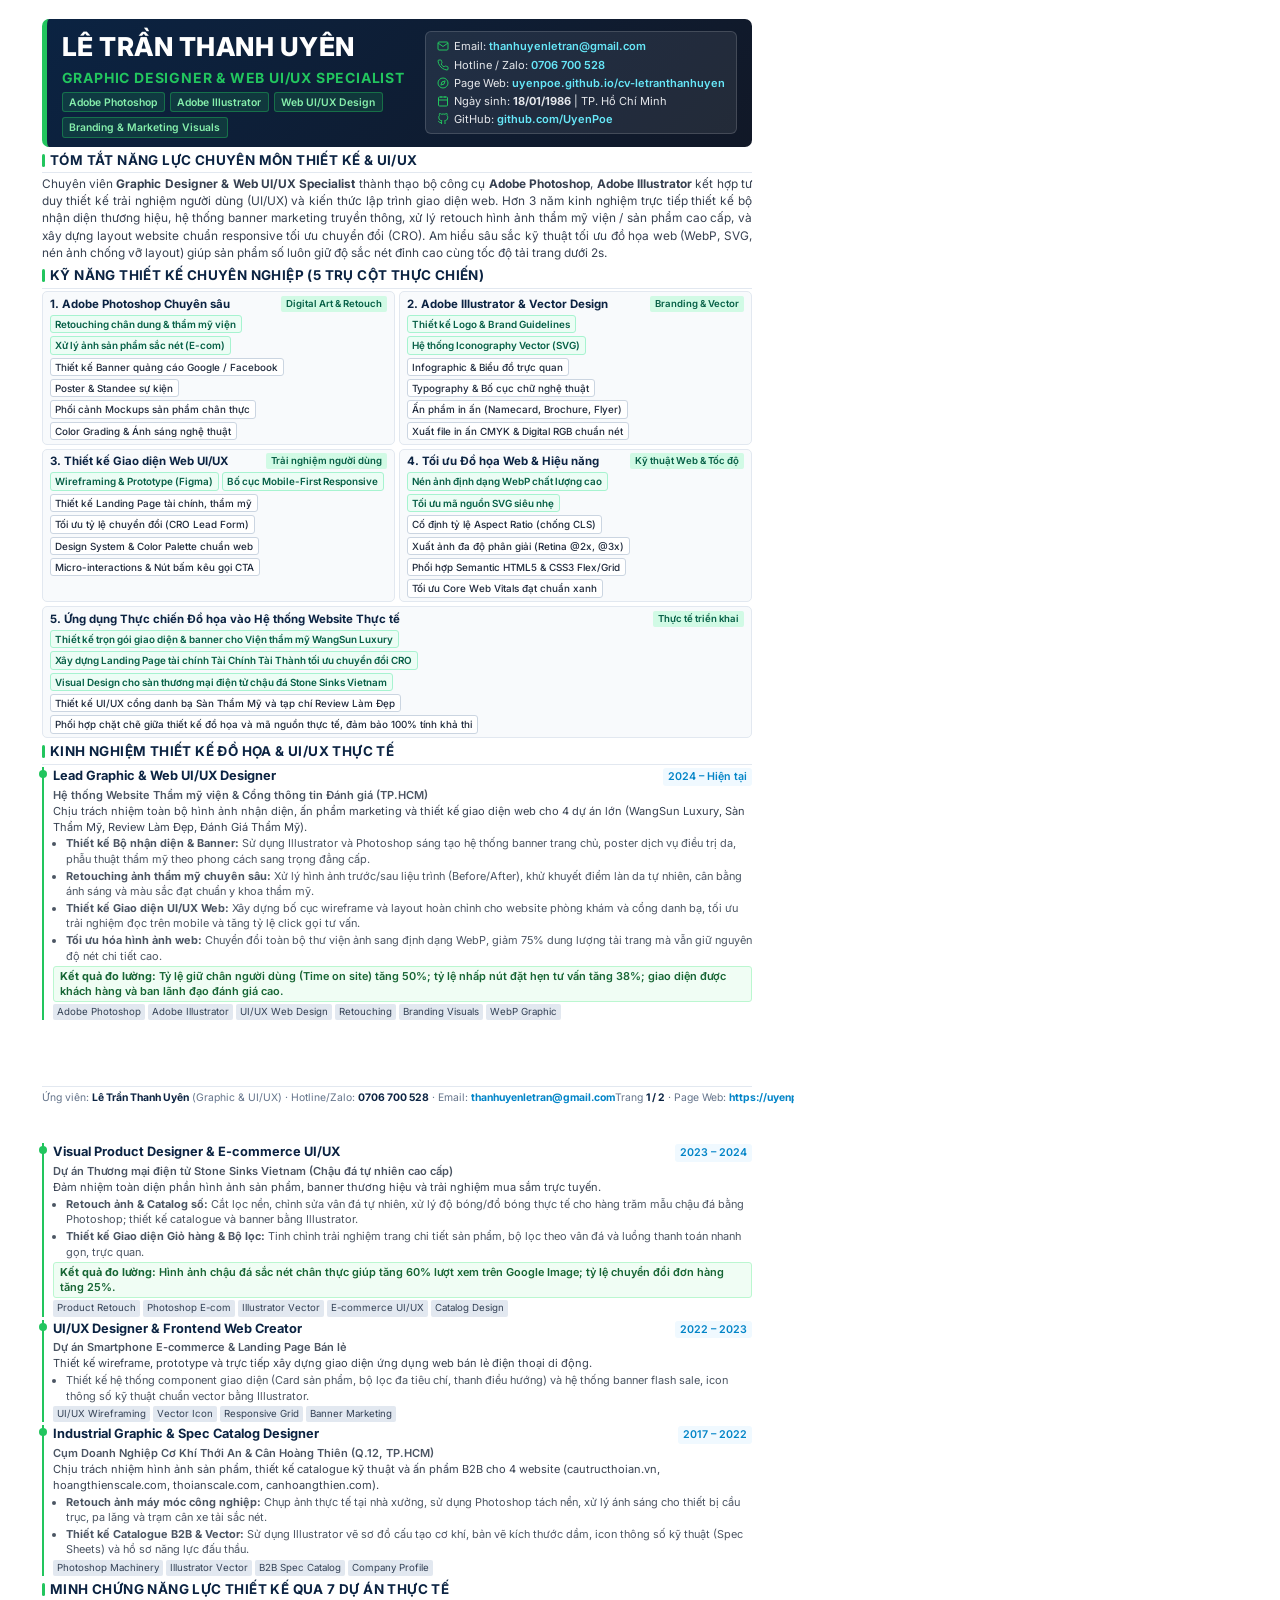
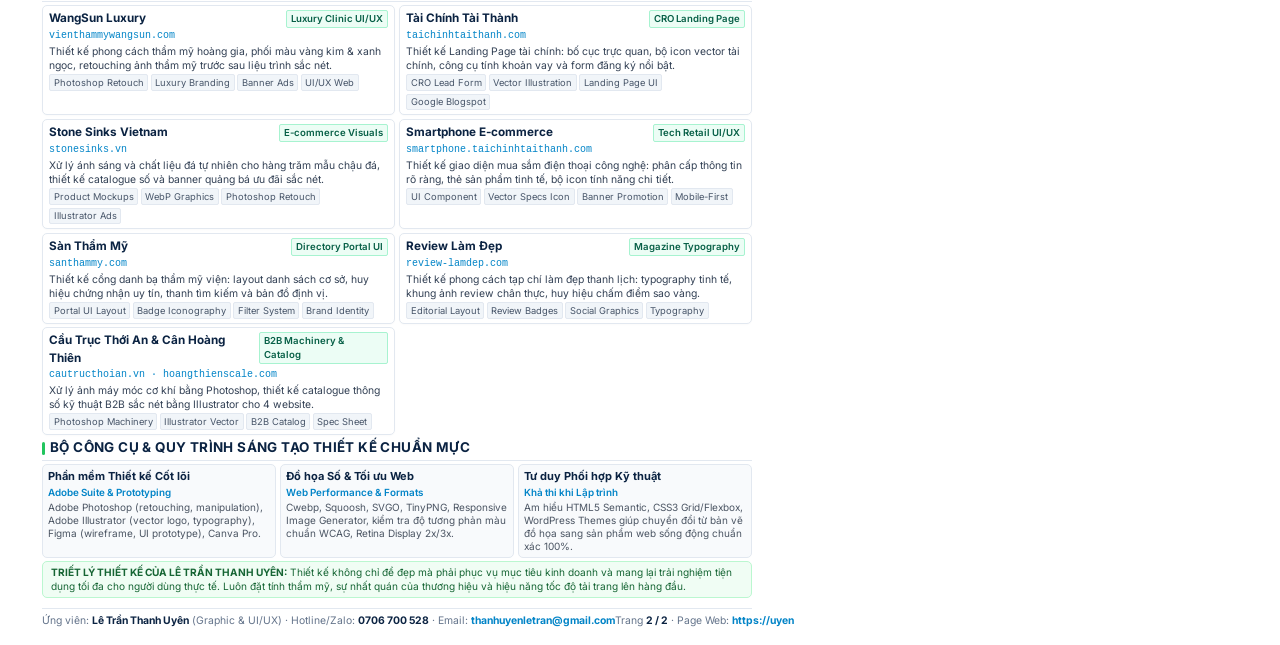
==== commit dc4ed021: "fix(pdf): remove obsolete footer label and streamline footers to single row" ====
--- a/cv-graphic-uiux-template.html
+++ b/cv-graphic-uiux-template.html
@@ -379,14 +379,9 @@
     /* FOOTER */
     .cv-footer {
       border-top: 1px solid #e2e8f0;
-      padding-top: 3px;
-      font-size: 7.6pt;
+      padding-top: 3.5px;
+      font-size: 7.8pt;
       color: #64748b;
-      display: flex;
-      flex-direction: column;
-      gap: 1px;
-    }
-    .cv-footer-row {
       display: flex;
       justify-content: space-between;
       align-items: center;
@@ -560,14 +555,8 @@
 
     <!-- FOOTER PAGE 1 -->
     <div class="cv-footer">
-      <div class="cv-footer-row">
-        <span>Ứng viên: <strong>Lê Trần Thanh Uyên</strong> · Vị trí: <strong>Graphic Designer &amp; Web UI/UX Specialist</strong> · Hotline: <strong>0706 700 528</strong></span>
-        <span>Trang <strong>1 / 2</strong></span>
-      </div>
-      <div class="cv-footer-row">
-        <span>Email: <strong style="color:#0284c7;">thanhuyenletran@gmail.com</strong> · Hồ sơ năng lực Thiết kế Đồ họa chuyên biệt</span>
-        <span>Page Web: <strong style="color:#0284c7;">https://uyenpoe.github.io/cv-letranthanhuyen/</strong></span>
-      </div>
+      <span>Ứng viên: <strong>Lê Trần Thanh Uyên</strong> (Graphic &amp; UI/UX) · Hotline/Zalo: <strong>0706 700 528</strong> · Email: <strong style="color:#0284c7;">thanhuyenletran@gmail.com</strong></span>
+      <span>Trang <strong>1 / 2</strong> · Page Web: <strong style="color:#0284c7;">https://uyenpoe.github.io/cv-letranthanhuyen/</strong></span>
     </div>
   </div>
 
@@ -778,14 +767,8 @@
 
     <!-- FOOTER PAGE 2 -->
     <div class="cv-footer">
-      <div class="cv-footer-row">
-        <span>Ứng viên: <strong>Lê Trần Thanh Uyên</strong> · Email: <strong style="color:#0284c7;">thanhuyenletran@gmail.com</strong> · Hotline / Zalo: <strong>0706 700 528</strong></span>
-        <span>Trang <strong>2 / 2</strong></span>
-      </div>
-      <div class="cv-footer-row">
-        <span>Bản CV Graphic &amp; Web UI/UX Designer Chuyên Sâu (Font Rõ Ràng) · Cập nhật mới nhất</span>
-        <span>Page Web: <strong style="color:#0284c7;">https://uyenpoe.github.io/cv-letranthanhuyen/</strong></span>
-      </div>
+      <span>Ứng viên: <strong>Lê Trần Thanh Uyên</strong> (Graphic &amp; UI/UX) · Hotline/Zalo: <strong>0706 700 528</strong> · Email: <strong style="color:#0284c7;">thanhuyenletran@gmail.com</strong></span>
+      <span>Trang <strong>2 / 2</strong> · Page Web: <strong style="color:#0284c7;">https://uyenpoe.github.io/cv-letranthanhuyen/</strong></span>
     </div>
   </div>
 
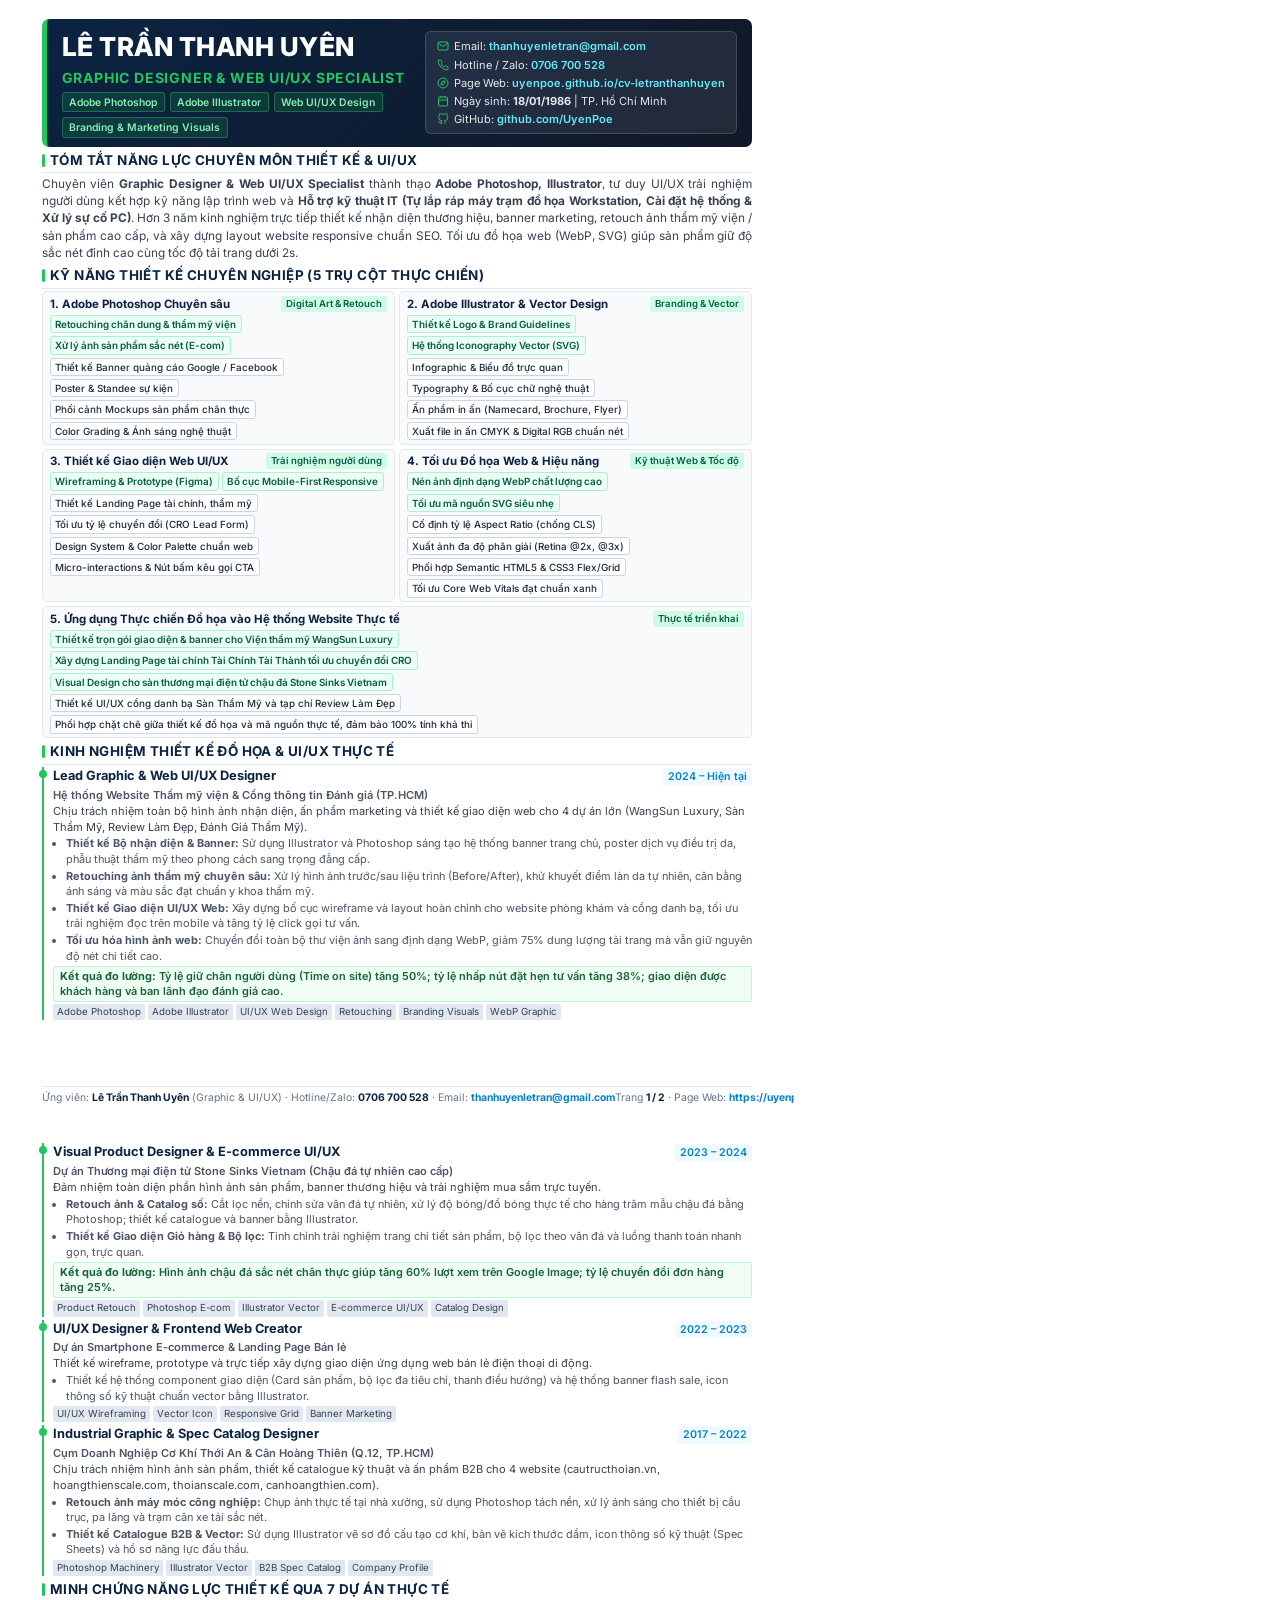
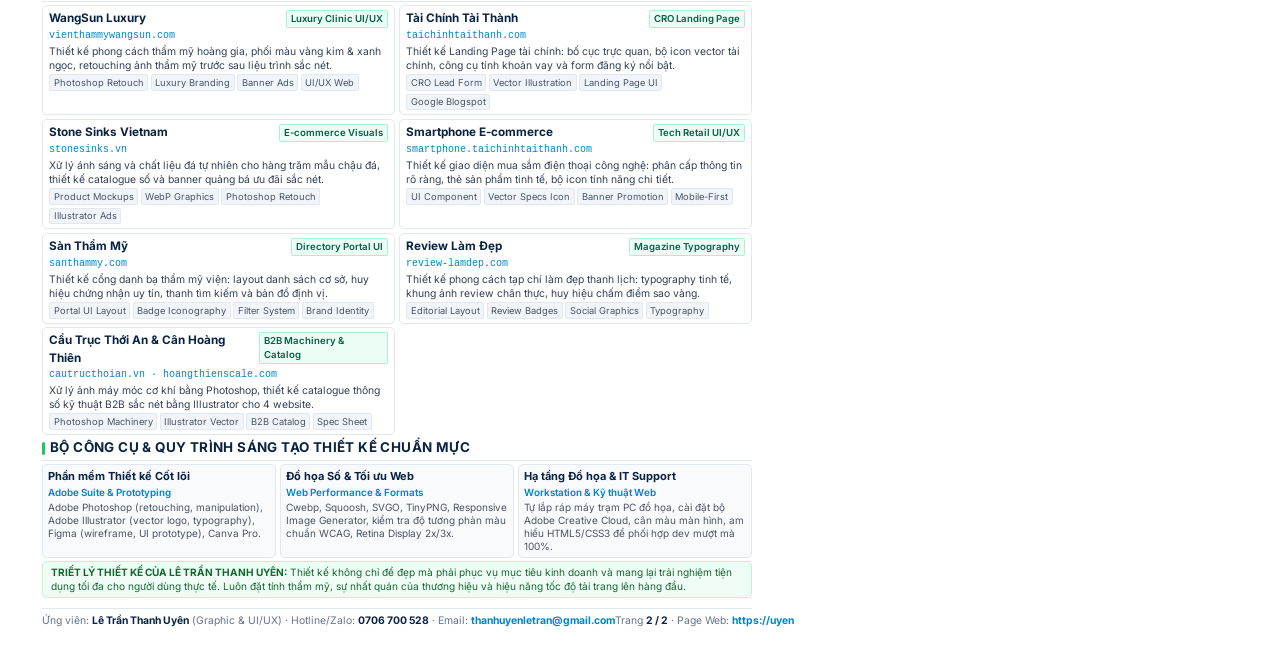
==== commit cbf8d8f1: "feat(cv): add computer assembly, installation and IT support across all profiles and documents" ====
--- a/cv-graphic-uiux-template.html
+++ b/cv-graphic-uiux-template.html
@@ -437,7 +437,7 @@
       <!-- TÓM TẮT NĂNG LỰC THIẾT KẾ -->
       <h2 class="section-title">Tóm tắt Năng lực Chuyên môn Thiết kế &amp; UI/UX</h2>
       <p class="summary-text">
-        Chuyên viên <strong>Graphic Designer &amp; Web UI/UX Specialist</strong> thành thạo bộ công cụ <strong>Adobe Photoshop</strong>, <strong>Adobe Illustrator</strong> kết hợp tư duy thiết kế trải nghiệm người dùng (UI/UX) và kiến thức lập trình giao diện web. Hơn 3 năm kinh nghiệm trực tiếp thiết kế bộ nhận diện thương hiệu, hệ thống banner marketing truyền thông, xử lý retouch hình ảnh thẩm mỹ viện / sản phẩm cao cấp, và xây dựng layout website chuẩn responsive tối ưu chuyển đổi (CRO). Am hiểu sâu sắc kỹ thuật tối ưu đồ họa web (WebP, SVG, nén ảnh chống vỡ layout) giúp sản phẩm số luôn giữ độ sắc nét đỉnh cao cùng tốc độ tải trang dưới 2s.
+        Chuyên viên <strong>Graphic Designer &amp; Web UI/UX Specialist</strong> thành thạo <strong>Adobe Photoshop, Illustrator</strong>, tư duy UI/UX trải nghiệm người dùng kết hợp kỹ năng lập trình web và <strong>Hỗ trợ kỹ thuật IT (Tự lắp ráp máy trạm đồ họa Workstation, Cài đặt hệ thống &amp; Xử lý sự cố PC)</strong>. Hơn 3 năm kinh nghiệm trực tiếp thiết kế nhận diện thương hiệu, banner marketing, retouch ảnh thẩm mỹ viện / sản phẩm cao cấp, và xây dựng layout website responsive chuẩn SEO. Tối ưu đồ họa web (WebP, SVG) giúp sản phẩm giữ độ sắc nét đỉnh cao cùng tốc độ tải trang dưới 2s.
       </p>
 
       <!-- 5 TRỤ CỘT KỸ NĂNG THIẾT KẾ -->
@@ -753,9 +753,9 @@
           <p class="tools-desc">Cwebp, Squoosh, SVGO, TinyPNG, Responsive Image Generator, kiểm tra độ tương phản màu chuẩn WCAG, Retina Display 2x/3x.</p>
         </div>
         <div class="tools-card">
-          <div class="tools-title">Tư duy Phối hợp Kỹ thuật</div>
-          <div class="tools-sub">Khả thi khi Lập trình</div>
-          <p class="tools-desc">Am hiểu HTML5 Semantic, CSS3 Grid/Flexbox, WordPress Themes giúp chuyển đổi từ bản vẽ đồ họa sang sản phẩm web sống động chuẩn xác 100%.</p>
+          <div class="tools-title">Hạ tầng Đồ họa &amp; IT Support</div>
+          <div class="tools-sub">Workstation &amp; Kỹ thuật Web</div>
+          <p class="tools-desc">Tự lắp ráp máy trạm PC đồ họa, cài đặt bộ Adobe Creative Cloud, cân màu màn hình, am hiểu HTML5/CSS3 để phối hợp dev mượt mà 100%.</p>
         </div>
       </div>
 
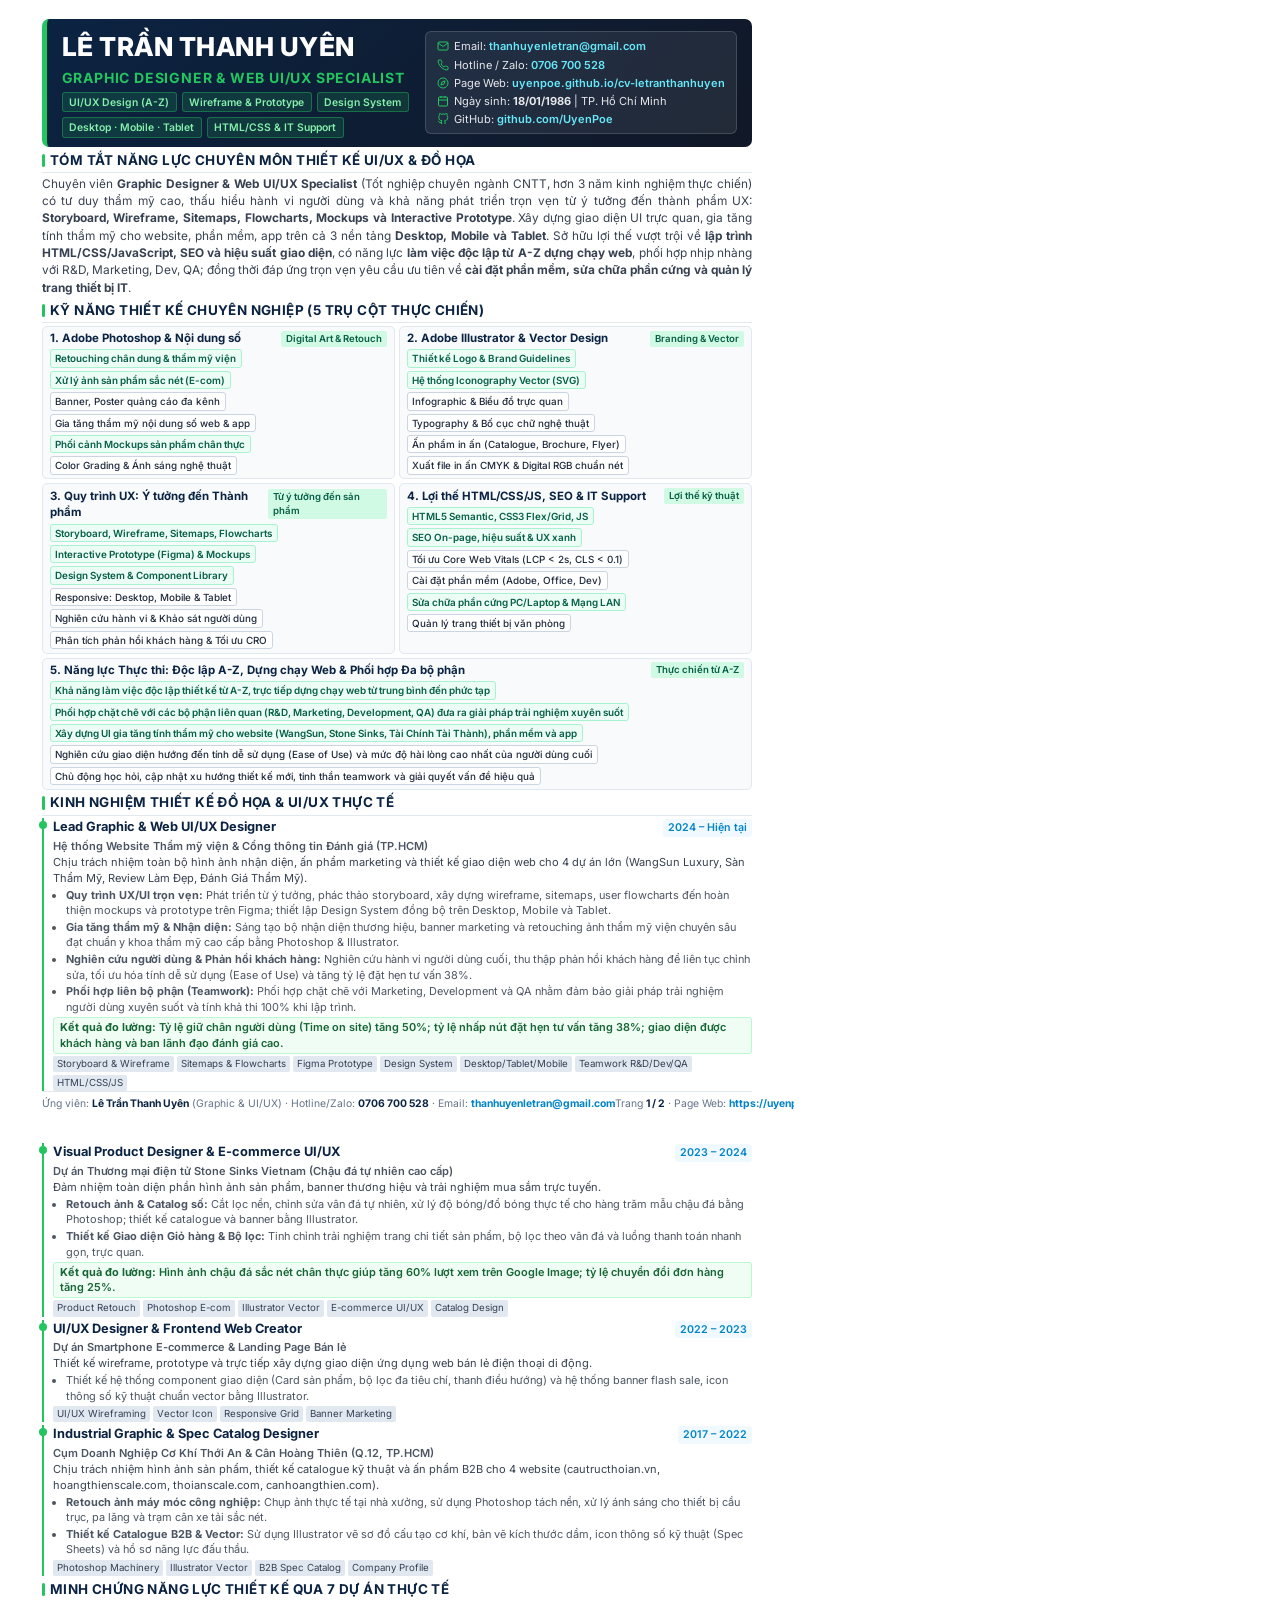
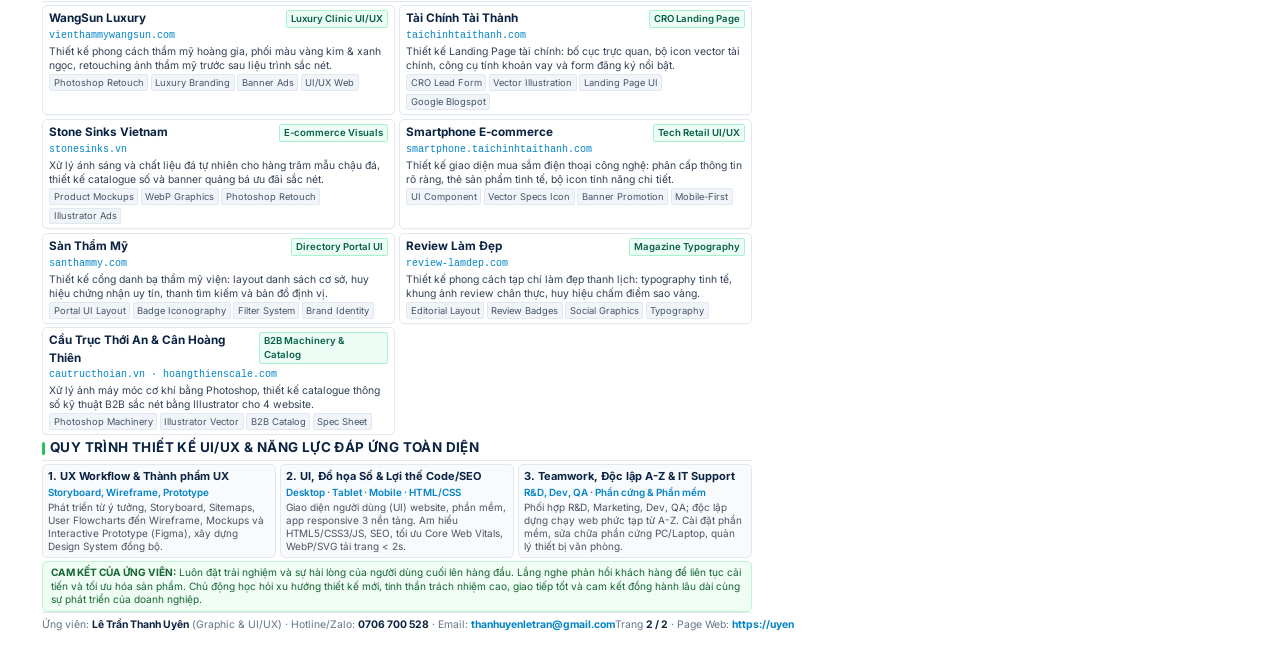
==== commit 24771d41: "feat(cv): tailor UI/UX and graphic profiles to fully align with job requirements" ====
--- a/cv-graphic-uiux-template.html
+++ b/cv-graphic-uiux-template.html
@@ -404,10 +404,11 @@
           <h1 class="cv-name">LÊ TRẦN THANH UYÊN</h1>
           <div class="cv-title">Graphic Designer &amp; Web UI/UX Specialist</div>
           <div class="cv-badges">
-            <span class="badge-role">Adobe Photoshop</span>
-            <span class="badge-role">Adobe Illustrator</span>
-            <span class="badge-role">Web UI/UX Design</span>
-            <span class="badge-role">Branding &amp; Marketing Visuals</span>
+            <span class="badge-role">UI/UX Design (A-Z)</span>
+            <span class="badge-role">Wireframe &amp; Prototype</span>
+            <span class="badge-role">Design System</span>
+            <span class="badge-role">Desktop · Mobile · Tablet</span>
+            <span class="badge-role">HTML/CSS &amp; IT Support</span>
           </div>
         </div>
         <div class="contact-box">
@@ -435,9 +436,9 @@
       </header>
 
       <!-- TÓM TẮT NĂNG LỰC THIẾT KẾ -->
-      <h2 class="section-title">Tóm tắt Năng lực Chuyên môn Thiết kế &amp; UI/UX</h2>
+      <h2 class="section-title">Tóm tắt Năng lực Chuyên môn Thiết kế UI/UX &amp; Đồ họa</h2>
       <p class="summary-text">
-        Chuyên viên <strong>Graphic Designer &amp; Web UI/UX Specialist</strong> thành thạo <strong>Adobe Photoshop, Illustrator</strong>, tư duy UI/UX trải nghiệm người dùng kết hợp kỹ năng lập trình web và <strong>Hỗ trợ kỹ thuật IT (Tự lắp ráp máy trạm đồ họa Workstation, Cài đặt hệ thống &amp; Xử lý sự cố PC)</strong>. Hơn 3 năm kinh nghiệm trực tiếp thiết kế nhận diện thương hiệu, banner marketing, retouch ảnh thẩm mỹ viện / sản phẩm cao cấp, và xây dựng layout website responsive chuẩn SEO. Tối ưu đồ họa web (WebP, SVG) giúp sản phẩm giữ độ sắc nét đỉnh cao cùng tốc độ tải trang dưới 2s.
+        Chuyên viên <strong>Graphic Designer &amp; Web UI/UX Specialist</strong> (Tốt nghiệp chuyên ngành CNTT, hơn 3 năm kinh nghiệm thực chiến) có tư duy thẩm mỹ cao, thấu hiểu hành vi người dùng và khả năng phát triển trọn vẹn từ ý tưởng đến thành phẩm UX: <strong>Storyboard, Wireframe, Sitemaps, Flowcharts, Mockups và Interactive Prototype</strong>. Xây dựng giao diện UI trực quan, gia tăng tính thẩm mỹ cho website, phần mềm, app trên cả 3 nền tảng <strong>Desktop, Mobile và Tablet</strong>. Sở hữu lợi thế vượt trội về <strong>lập trình HTML/CSS/JavaScript, SEO và hiệu suất giao diện</strong>, có năng lực <strong>làm việc độc lập từ A-Z dựng chạy web</strong>, phối hợp nhịp nhàng với R&amp;D, Marketing, Dev, QA; đồng thời đáp ứng trọn vẹn yêu cầu ưu tiên về <strong>cài đặt phần mềm, sửa chữa phần cứng và quản lý trang thiết bị IT</strong>.
       </p>
 
       <!-- 5 TRỤ CỘT KỸ NĂNG THIẾT KẾ -->
@@ -446,15 +447,15 @@
         <!-- Trụ cột 1 -->
         <div class="skill-block">
           <div class="skill-title">
-            <span>1. Adobe Photoshop Chuyên sâu</span>
+            <span>1. Adobe Photoshop &amp; Nội dung số</span>
             <span style="font-size:7.2pt;color:#065f46;font-weight:600;background:#d1fae5;padding:1px 5px;border-radius:2px;">Digital Art &amp; Retouch</span>
           </div>
           <div class="skill-tag-list">
             <span class="skill-tag highlight">Retouching chân dung &amp; thẩm mỹ viện</span>
             <span class="skill-tag highlight">Xử lý ảnh sản phẩm sắc nét (E-com)</span>
-            <span class="skill-tag">Thiết kế Banner quảng cáo Google / Facebook</span>
-            <span class="skill-tag">Poster &amp; Standee sự kiện</span>
-            <span class="skill-tag">Phối cảnh Mockups sản phẩm chân thực</span>
+            <span class="skill-tag">Banner, Poster quảng cáo đa kênh</span>
+            <span class="skill-tag">Gia tăng thẩm mỹ nội dung số web &amp; app</span>
+            <span class="skill-tag highlight">Phối cảnh Mockups sản phẩm chân thực</span>
             <span class="skill-tag">Color Grading &amp; Ánh sáng nghệ thuật</span>
           </div>
         </div>
@@ -470,7 +471,7 @@
             <span class="skill-tag highlight">Hệ thống Iconography Vector (SVG)</span>
             <span class="skill-tag">Infographic &amp; Biểu đồ trực quan</span>
             <span class="skill-tag">Typography &amp; Bố cục chữ nghệ thuật</span>
-            <span class="skill-tag">Ấn phẩm in ấn (Namecard, Brochure, Flyer)</span>
+            <span class="skill-tag">Ấn phẩm in ấn (Catalogue, Brochure, Flyer)</span>
             <span class="skill-tag">Xuất file in ấn CMYK &amp; Digital RGB chuẩn nét</span>
           </div>
         </div>
@@ -478,47 +479,47 @@
         <!-- Trụ cột 3 -->
         <div class="skill-block">
           <div class="skill-title">
-            <span>3. Thiết kế Giao diện Web UI/UX</span>
-            <span style="font-size:7.2pt;color:#065f46;font-weight:600;background:#d1fae5;padding:1px 5px;border-radius:2px;">Trải nghiệm người dùng</span>
+            <span>3. Quy trình UX: Ý tưởng đến Thành phẩm</span>
+            <span style="font-size:7.2pt;color:#065f46;font-weight:600;background:#d1fae5;padding:1px 5px;border-radius:2px;">Từ ý tưởng đến sản phẩm</span>
           </div>
           <div class="skill-tag-list">
-            <span class="skill-tag highlight">Wireframing &amp; Prototype (Figma)</span>
-            <span class="skill-tag highlight">Bố cục Mobile-First Responsive</span>
-            <span class="skill-tag">Thiết kế Landing Page tài chính, thẩm mỹ</span>
-            <span class="skill-tag">Tối ưu tỷ lệ chuyển đổi (CRO Lead Form)</span>
-            <span class="skill-tag">Design System &amp; Color Palette chuẩn web</span>
-            <span class="skill-tag">Micro-interactions &amp; Nút bấm kêu gọi CTA</span>
+            <span class="skill-tag highlight">Storyboard, Wireframe, Sitemaps, Flowcharts</span>
+            <span class="skill-tag highlight">Interactive Prototype (Figma) &amp; Mockups</span>
+            <span class="skill-tag highlight">Design System &amp; Component Library</span>
+            <span class="skill-tag">Responsive: Desktop, Mobile &amp; Tablet</span>
+            <span class="skill-tag">Nghiên cứu hành vi &amp; Khảo sát người dùng</span>
+            <span class="skill-tag">Phân tích phản hồi khách hàng &amp; Tối ưu CRO</span>
           </div>
         </div>
 
         <!-- Trụ cột 4 -->
         <div class="skill-block">
           <div class="skill-title">
-            <span>4. Tối ưu Đồ họa Web &amp; Hiệu năng</span>
-            <span style="font-size:7.2pt;color:#065f46;font-weight:600;background:#d1fae5;padding:1px 5px;border-radius:2px;">Kỹ thuật Web &amp; Tốc độ</span>
+            <span>4. Lợi thế HTML/CSS/JS, SEO &amp; IT Support</span>
+            <span style="font-size:7.2pt;color:#065f46;font-weight:600;background:#d1fae5;padding:1px 5px;border-radius:2px;">Lợi thế kỹ thuật</span>
           </div>
           <div class="skill-tag-list">
-            <span class="skill-tag highlight">Nén ảnh định dạng WebP chất lượng cao</span>
-            <span class="skill-tag highlight">Tối ưu mã nguồn SVG siêu nhẹ</span>
-            <span class="skill-tag">Cố định tỷ lệ Aspect Ratio (chống CLS)</span>
-            <span class="skill-tag">Xuất ảnh đa độ phân giải (Retina @2x, @3x)</span>
-            <span class="skill-tag">Phối hợp Semantic HTML5 &amp; CSS3 Flex/Grid</span>
-            <span class="skill-tag">Tối ưu Core Web Vitals đạt chuẩn xanh</span>
+            <span class="skill-tag highlight">HTML5 Semantic, CSS3 Flex/Grid, JS</span>
+            <span class="skill-tag highlight">SEO On-page, hiệu suất &amp; UX xanh</span>
+            <span class="skill-tag">Tối ưu Core Web Vitals (LCP &lt; 2s, CLS &lt; 0.1)</span>
+            <span class="skill-tag">Cài đặt phần mềm (Adobe, Office, Dev)</span>
+            <span class="skill-tag highlight">Sửa chữa phần cứng PC/Laptop &amp; Mạng LAN</span>
+            <span class="skill-tag">Quản lý trang thiết bị văn phòng</span>
           </div>
         </div>
 
         <!-- Trụ cột 5: Full Width -->
         <div class="skill-block full-width">
           <div class="skill-title">
-            <span>5. Ứng dụng Thực chiến Đồ họa vào Hệ thống Website Thực tế</span>
-            <span style="font-size:7.2pt;color:#065f46;font-weight:600;background:#d1fae5;padding:1px 5px;border-radius:2px;">Thực tế triển khai</span>
+            <span>5. Năng lực Thực thi: Độc lập A-Z, Dựng chạy Web &amp; Phối hợp Đa bộ phận</span>
+            <span style="font-size:7.2pt;color:#065f46;font-weight:600;background:#d1fae5;padding:1px 5px;border-radius:2px;">Thực chiến từ A-Z</span>
           </div>
           <div class="skill-tag-list">
-            <span class="skill-tag highlight">Thiết kế trọn gói giao diện &amp; banner cho Viện thẩm mỹ WangSun Luxury</span>
-            <span class="skill-tag highlight">Xây dựng Landing Page tài chính Tài Chính Tài Thành tối ưu chuyển đổi CRO</span>
-            <span class="skill-tag highlight">Visual Design cho sàn thương mại điện tử chậu đá Stone Sinks Vietnam</span>
-            <span class="skill-tag">Thiết kế UI/UX cổng danh bạ Sàn Thẩm Mỹ và tạp chí Review Làm Đẹp</span>
-            <span class="skill-tag">Phối hợp chặt chẽ giữa thiết kế đồ họa và mã nguồn thực tế, đảm bảo 100% tính khả thi</span>
+            <span class="skill-tag highlight">Khả năng làm việc độc lập thiết kế từ A-Z, trực tiếp dựng chạy web từ trung bình đến phức tạp</span>
+            <span class="skill-tag highlight">Phối hợp chặt chẽ với các bộ phận liên quan (R&amp;D, Marketing, Development, QA) đưa ra giải pháp trải nghiệm xuyên suốt</span>
+            <span class="skill-tag highlight">Xây dựng UI gia tăng tính thẩm mỹ cho website (WangSun, Stone Sinks, Tài Chính Tài Thành), phần mềm và app</span>
+            <span class="skill-tag">Nghiên cứu giao diện hướng đến tính dễ sử dụng (Ease of Use) và mức độ hài lòng cao nhất của người dùng cuối</span>
+            <span class="skill-tag">Chủ động học hỏi, cập nhật xu hướng thiết kế mới, tinh thần teamwork và giải quyết vấn đề hiệu quả</span>
           </div>
         </div>
       </div>
@@ -534,21 +535,22 @@
         <div class="exp-company">Hệ thống Website Thẩm mỹ viện &amp; Cổng thông tin Đánh giá (TP.HCM)</div>
         <p class="exp-summary">Chịu trách nhiệm toàn bộ hình ảnh nhận diện, ấn phẩm marketing và thiết kế giao diện web cho 4 dự án lớn (WangSun Luxury, Sàn Thẩm Mỹ, Review Làm Đẹp, Đánh Giá Thẩm Mỹ).</p>
         <ul class="exp-bullets">
-          <li><strong>Thiết kế Bộ nhận diện &amp; Banner:</strong> Sử dụng Illustrator và Photoshop sáng tạo hệ thống banner trang chủ, poster dịch vụ điều trị da, phẫu thuật thẩm mỹ theo phong cách sang trọng đẳng cấp.</li>
-          <li><strong>Retouching ảnh thẩm mỹ chuyên sâu:</strong> Xử lý hình ảnh trước/sau liệu trình (Before/After), khử khuyết điểm làn da tự nhiên, cân bằng ánh sáng và màu sắc đạt chuẩn y khoa thẩm mỹ.</li>
-          <li><strong>Thiết kế Giao diện UI/UX Web:</strong> Xây dựng bố cục wireframe và layout hoàn chỉnh cho website phòng khám và cổng danh bạ, tối ưu trải nghiệm đọc trên mobile và tăng tỷ lệ click gọi tư vấn.</li>
-          <li><strong>Tối ưu hóa hình ảnh web:</strong> Chuyển đổi toàn bộ thư viện ảnh sang định dạng WebP, giảm 75% dung lượng tải trang mà vẫn giữ nguyên độ nét chi tiết cao.</li>
+          <li><strong>Quy trình UX/UI trọn vẹn:</strong> Phát triển từ ý tưởng, phác thảo storyboard, xây dựng wireframe, sitemaps, user flowcharts đến hoàn thiện mockups và prototype trên Figma; thiết lập Design System đồng bộ trên Desktop, Mobile và Tablet.</li>
+          <li><strong>Gia tăng thẩm mỹ &amp; Nhận diện:</strong> Sáng tạo bộ nhận diện thương hiệu, banner marketing và retouching ảnh thẩm mỹ viện chuyên sâu đạt chuẩn y khoa thẩm mỹ cao cấp bằng Photoshop &amp; Illustrator.</li>
+          <li><strong>Nghiên cứu người dùng &amp; Phản hồi khách hàng:</strong> Nghiên cứu hành vi người dùng cuối, thu thập phản hồi khách hàng để liên tục chỉnh sửa, tối ưu hóa tính dễ sử dụng (Ease of Use) và tăng tỷ lệ đặt hẹn tư vấn 38%.</li>
+          <li><strong>Phối hợp liên bộ phận (Teamwork):</strong> Phối hợp chặt chẽ với Marketing, Development và QA nhằm đảm bảo giải pháp trải nghiệm người dùng xuyên suốt và tính khả thi 100% khi lập trình.</li>
         </ul>
         <div class="exp-results">
           <strong>Kết quả đo lường:</strong> Tỷ lệ giữ chân người dùng (Time on site) tăng 50%; tỷ lệ nhấp nút đặt hẹn tư vấn tăng 38%; giao diện được khách hàng và ban lãnh đạo đánh giá cao.
         </div>
         <div class="exp-tags">
-          <span class="exp-tag">Adobe Photoshop</span>
-          <span class="exp-tag">Adobe Illustrator</span>
-          <span class="exp-tag">UI/UX Web Design</span>
-          <span class="exp-tag">Retouching</span>
-          <span class="exp-tag">Branding Visuals</span>
-          <span class="exp-tag">WebP Graphic</span>
+          <span class="exp-tag">Storyboard &amp; Wireframe</span>
+          <span class="exp-tag">Sitemaps &amp; Flowcharts</span>
+          <span class="exp-tag">Figma Prototype</span>
+          <span class="exp-tag">Design System</span>
+          <span class="exp-tag">Desktop/Tablet/Mobile</span>
+          <span class="exp-tag">Teamwork R&amp;D/Dev/QA</span>
+          <span class="exp-tag">HTML/CSS/JS</span>
         </div>
       </div>
     </div>
@@ -740,28 +742,28 @@
       </div>
 
       <!-- BỘ CÔNG CỤ & QUY TRÌNH THIẾT KẾ CHUYÊN NGHIỆP -->
-      <h2 class="section-title">Bộ Công cụ &amp; Quy trình Sáng tạo Thiết kế Chuẩn mực</h2>
+      <h2 class="section-title">Quy trình Thiết kế UI/UX &amp; Năng lực Đáp ứng Toàn diện</h2>
       <div class="tools-grid">
         <div class="tools-card">
-          <div class="tools-title">Phần mềm Thiết kế Cốt lõi</div>
-          <div class="tools-sub">Adobe Suite &amp; Prototyping</div>
-          <p class="tools-desc">Adobe Photoshop (retouching, manipulation), Adobe Illustrator (vector logo, typography), Figma (wireframe, UI prototype), Canva Pro.</p>
+          <div class="tools-title">1. UX Workflow &amp; Thành phẩm UX</div>
+          <div class="tools-sub">Storyboard, Wireframe, Prototype</div>
+          <p class="tools-desc">Phát triển từ ý tưởng, Storyboard, Sitemaps, User Flowcharts đến Wireframe, Mockups và Interactive Prototype (Figma), xây dựng Design System đồng bộ.</p>
         </div>
         <div class="tools-card">
-          <div class="tools-title">Đồ họa Số &amp; Tối ưu Web</div>
-          <div class="tools-sub">Web Performance &amp; Formats</div>
-          <p class="tools-desc">Cwebp, Squoosh, SVGO, TinyPNG, Responsive Image Generator, kiểm tra độ tương phản màu chuẩn WCAG, Retina Display 2x/3x.</p>
+          <div class="tools-title">2. UI, Đồ họa Số &amp; Lợi thế Code/SEO</div>
+          <div class="tools-sub">Desktop · Tablet · Mobile · HTML/CSS</div>
+          <p class="tools-desc">Giao diện người dùng (UI) website, phần mềm, app responsive 3 nền tảng. Am hiểu HTML5/CSS3/JS, SEO, tối ưu Core Web Vitals, WebP/SVG tải trang &lt; 2s.</p>
         </div>
         <div class="tools-card">
-          <div class="tools-title">Hạ tầng Đồ họa &amp; IT Support</div>
-          <div class="tools-sub">Workstation &amp; Kỹ thuật Web</div>
-          <p class="tools-desc">Tự lắp ráp máy trạm PC đồ họa, cài đặt bộ Adobe Creative Cloud, cân màu màn hình, am hiểu HTML5/CSS3 để phối hợp dev mượt mà 100%.</p>
+          <div class="tools-title">3. Teamwork, Độc lập A-Z &amp; IT Support</div>
+          <div class="tools-sub">R&amp;D, Dev, QA · Phần cứng &amp; Phần mềm</div>
+          <p class="tools-desc">Phối hợp R&amp;D, Marketing, Dev, QA; độc lập dựng chạy web phức tạp từ A-Z. Cài đặt phần mềm, sửa chữa phần cứng PC/Laptop, quản lý thiết bị văn phòng.</p>
         </div>
       </div>
 
       <!-- CAM KẾT & PHONG CÁCH LÀM VIỆC -->
       <div style="background:#f0fdf4; border:1px solid #bbf7d0; border-radius:5px; padding:4px 8px; margin-top:3px; font-size:7.6pt; color:#166534; line-height:1.36;">
-        <strong>TRIẾT LÝ THIẾT KẾ CỦA LÊ TRẦN THANH UYÊN:</strong> Thiết kế không chỉ để đẹp mà phải phục vụ mục tiêu kinh doanh và mang lại trải nghiệm tiện dụng tối đa cho người dùng thực tế. Luôn đặt tính thẩm mỹ, sự nhất quán của thương hiệu và hiệu năng tốc độ tải trang lên hàng đầu.
+        <strong>CAM KẾT CỦA ỨNG VIÊN:</strong> Luôn đặt trải nghiệm và sự hài lòng của người dùng cuối lên hàng đầu. Lắng nghe phản hồi khách hàng để liên tục cải tiến và tối ưu hóa sản phẩm. Chủ động học hỏi xu hướng thiết kế mới, tinh thần trách nhiệm cao, giao tiếp tốt và cam kết đồng hành lâu dài cùng sự phát triển của doanh nghiệp.
       </div>
     </div>
 
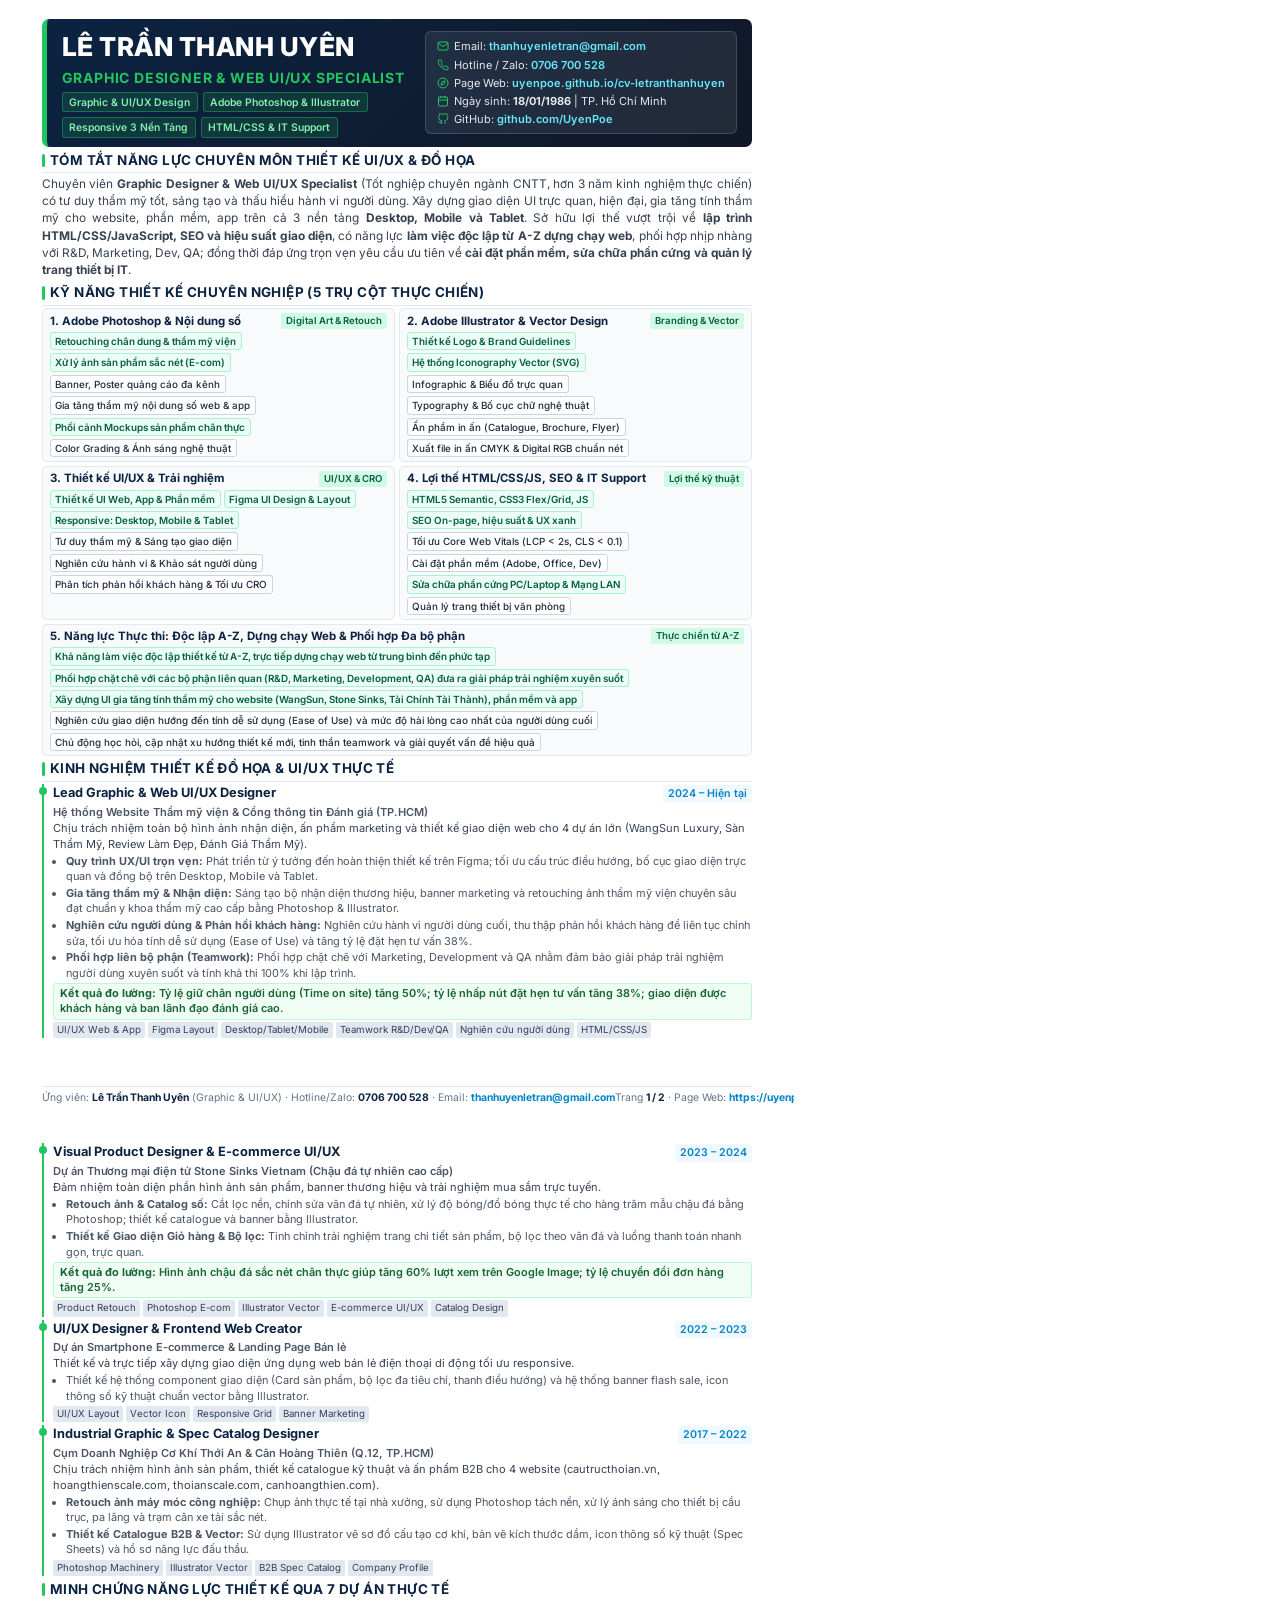
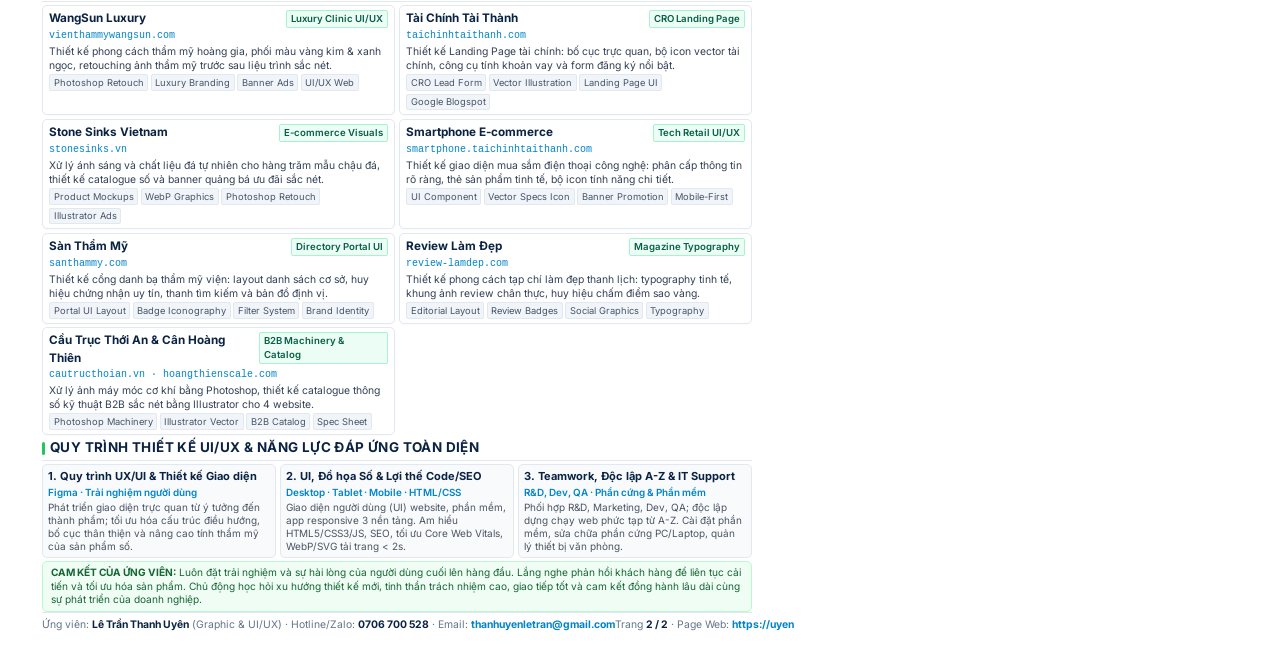
==== commit 1ae3c299: "refactor(cv): remove redundant UX buzzword enumeration across all templates and documents" ====
--- a/cv-graphic-uiux-template.html
+++ b/cv-graphic-uiux-template.html
@@ -404,10 +404,9 @@
           <h1 class="cv-name">LÊ TRẦN THANH UYÊN</h1>
           <div class="cv-title">Graphic Designer &amp; Web UI/UX Specialist</div>
           <div class="cv-badges">
-            <span class="badge-role">UI/UX Design (A-Z)</span>
-            <span class="badge-role">Wireframe &amp; Prototype</span>
-            <span class="badge-role">Design System</span>
-            <span class="badge-role">Desktop · Mobile · Tablet</span>
+            <span class="badge-role">Graphic &amp; UI/UX Design</span>
+            <span class="badge-role">Adobe Photoshop &amp; Illustrator</span>
+            <span class="badge-role">Responsive 3 Nền Tảng</span>
             <span class="badge-role">HTML/CSS &amp; IT Support</span>
           </div>
         </div>
@@ -438,7 +437,7 @@
       <!-- TÓM TẮT NĂNG LỰC THIẾT KẾ -->
       <h2 class="section-title">Tóm tắt Năng lực Chuyên môn Thiết kế UI/UX &amp; Đồ họa</h2>
       <p class="summary-text">
-        Chuyên viên <strong>Graphic Designer &amp; Web UI/UX Specialist</strong> (Tốt nghiệp chuyên ngành CNTT, hơn 3 năm kinh nghiệm thực chiến) có tư duy thẩm mỹ cao, thấu hiểu hành vi người dùng và khả năng phát triển trọn vẹn từ ý tưởng đến thành phẩm UX: <strong>Storyboard, Wireframe, Sitemaps, Flowcharts, Mockups và Interactive Prototype</strong>. Xây dựng giao diện UI trực quan, gia tăng tính thẩm mỹ cho website, phần mềm, app trên cả 3 nền tảng <strong>Desktop, Mobile và Tablet</strong>. Sở hữu lợi thế vượt trội về <strong>lập trình HTML/CSS/JavaScript, SEO và hiệu suất giao diện</strong>, có năng lực <strong>làm việc độc lập từ A-Z dựng chạy web</strong>, phối hợp nhịp nhàng với R&amp;D, Marketing, Dev, QA; đồng thời đáp ứng trọn vẹn yêu cầu ưu tiên về <strong>cài đặt phần mềm, sửa chữa phần cứng và quản lý trang thiết bị IT</strong>.
+        Chuyên viên <strong>Graphic Designer &amp; Web UI/UX Specialist</strong> (Tốt nghiệp chuyên ngành CNTT, hơn 3 năm kinh nghiệm thực chiến) có tư duy thẩm mỹ tốt, sáng tạo và thấu hiểu hành vi người dùng. Xây dựng giao diện UI trực quan, hiện đại, gia tăng tính thẩm mỹ cho website, phần mềm, app trên cả 3 nền tảng <strong>Desktop, Mobile và Tablet</strong>. Sở hữu lợi thế vượt trội về <strong>lập trình HTML/CSS/JavaScript, SEO và hiệu suất giao diện</strong>, có năng lực <strong>làm việc độc lập từ A-Z dựng chạy web</strong>, phối hợp nhịp nhàng với R&amp;D, Marketing, Dev, QA; đồng thời đáp ứng trọn vẹn yêu cầu ưu tiên về <strong>cài đặt phần mềm, sửa chữa phần cứng và quản lý trang thiết bị IT</strong>.
       </p>
 
       <!-- 5 TRỤ CỘT KỸ NĂNG THIẾT KẾ -->
@@ -479,14 +478,14 @@
         <!-- Trụ cột 3 -->
         <div class="skill-block">
           <div class="skill-title">
-            <span>3. Quy trình UX: Ý tưởng đến Thành phẩm</span>
-            <span style="font-size:7.2pt;color:#065f46;font-weight:600;background:#d1fae5;padding:1px 5px;border-radius:2px;">Từ ý tưởng đến sản phẩm</span>
+            <span>3. Thiết kế UI/UX &amp; Trải nghiệm</span>
+            <span style="font-size:7.2pt;color:#065f46;font-weight:600;background:#d1fae5;padding:1px 5px;border-radius:2px;">UI/UX &amp; CRO</span>
           </div>
           <div class="skill-tag-list">
-            <span class="skill-tag highlight">Storyboard, Wireframe, Sitemaps, Flowcharts</span>
-            <span class="skill-tag highlight">Interactive Prototype (Figma) &amp; Mockups</span>
-            <span class="skill-tag highlight">Design System &amp; Component Library</span>
-            <span class="skill-tag">Responsive: Desktop, Mobile &amp; Tablet</span>
+            <span class="skill-tag highlight">Thiết kế UI Web, App &amp; Phần mềm</span>
+            <span class="skill-tag highlight">Figma UI Design &amp; Layout</span>
+            <span class="skill-tag highlight">Responsive: Desktop, Mobile &amp; Tablet</span>
+            <span class="skill-tag">Tư duy thẩm mỹ &amp; Sáng tạo giao diện</span>
             <span class="skill-tag">Nghiên cứu hành vi &amp; Khảo sát người dùng</span>
             <span class="skill-tag">Phân tích phản hồi khách hàng &amp; Tối ưu CRO</span>
           </div>
@@ -535,7 +534,7 @@
         <div class="exp-company">Hệ thống Website Thẩm mỹ viện &amp; Cổng thông tin Đánh giá (TP.HCM)</div>
         <p class="exp-summary">Chịu trách nhiệm toàn bộ hình ảnh nhận diện, ấn phẩm marketing và thiết kế giao diện web cho 4 dự án lớn (WangSun Luxury, Sàn Thẩm Mỹ, Review Làm Đẹp, Đánh Giá Thẩm Mỹ).</p>
         <ul class="exp-bullets">
-          <li><strong>Quy trình UX/UI trọn vẹn:</strong> Phát triển từ ý tưởng, phác thảo storyboard, xây dựng wireframe, sitemaps, user flowcharts đến hoàn thiện mockups và prototype trên Figma; thiết lập Design System đồng bộ trên Desktop, Mobile và Tablet.</li>
+          <li><strong>Quy trình UX/UI trọn vẹn:</strong> Phát triển từ ý tưởng đến hoàn thiện thiết kế trên Figma; tối ưu cấu trúc điều hướng, bố cục giao diện trực quan và đồng bộ trên Desktop, Mobile và Tablet.</li>
           <li><strong>Gia tăng thẩm mỹ &amp; Nhận diện:</strong> Sáng tạo bộ nhận diện thương hiệu, banner marketing và retouching ảnh thẩm mỹ viện chuyên sâu đạt chuẩn y khoa thẩm mỹ cao cấp bằng Photoshop &amp; Illustrator.</li>
           <li><strong>Nghiên cứu người dùng &amp; Phản hồi khách hàng:</strong> Nghiên cứu hành vi người dùng cuối, thu thập phản hồi khách hàng để liên tục chỉnh sửa, tối ưu hóa tính dễ sử dụng (Ease of Use) và tăng tỷ lệ đặt hẹn tư vấn 38%.</li>
           <li><strong>Phối hợp liên bộ phận (Teamwork):</strong> Phối hợp chặt chẽ với Marketing, Development và QA nhằm đảm bảo giải pháp trải nghiệm người dùng xuyên suốt và tính khả thi 100% khi lập trình.</li>
@@ -544,12 +543,11 @@
           <strong>Kết quả đo lường:</strong> Tỷ lệ giữ chân người dùng (Time on site) tăng 50%; tỷ lệ nhấp nút đặt hẹn tư vấn tăng 38%; giao diện được khách hàng và ban lãnh đạo đánh giá cao.
         </div>
         <div class="exp-tags">
-          <span class="exp-tag">Storyboard &amp; Wireframe</span>
-          <span class="exp-tag">Sitemaps &amp; Flowcharts</span>
-          <span class="exp-tag">Figma Prototype</span>
-          <span class="exp-tag">Design System</span>
+          <span class="exp-tag">UI/UX Web &amp; App</span>
+          <span class="exp-tag">Figma Layout</span>
           <span class="exp-tag">Desktop/Tablet/Mobile</span>
           <span class="exp-tag">Teamwork R&amp;D/Dev/QA</span>
+          <span class="exp-tag">Nghiên cứu người dùng</span>
           <span class="exp-tag">HTML/CSS/JS</span>
         </div>
       </div>
@@ -594,12 +592,12 @@
           <span class="exp-period">2022 – 2023</span>
         </div>
         <div class="exp-company">Dự án Smartphone E-commerce &amp; Landing Page Bán lẻ</div>
-        <p class="exp-summary">Thiết kế wireframe, prototype và trực tiếp xây dựng giao diện ứng dụng web bán lẻ điện thoại di động.</p>
+        <p class="exp-summary">Thiết kế và trực tiếp xây dựng giao diện ứng dụng web bán lẻ điện thoại di động tối ưu responsive.</p>
         <ul class="exp-bullets">
           <li>Thiết kế hệ thống component giao diện (Card sản phẩm, bộ lọc đa tiêu chí, thanh điều hướng) và hệ thống banner flash sale, icon thông số kỹ thuật chuẩn vector bằng Illustrator.</li>
         </ul>
         <div class="exp-tags">
-          <span class="exp-tag">UI/UX Wireframing</span>
+          <span class="exp-tag">UI/UX Layout</span>
           <span class="exp-tag">Vector Icon</span>
           <span class="exp-tag">Responsive Grid</span>
           <span class="exp-tag">Banner Marketing</span>
@@ -745,9 +743,9 @@
       <h2 class="section-title">Quy trình Thiết kế UI/UX &amp; Năng lực Đáp ứng Toàn diện</h2>
       <div class="tools-grid">
         <div class="tools-card">
-          <div class="tools-title">1. UX Workflow &amp; Thành phẩm UX</div>
-          <div class="tools-sub">Storyboard, Wireframe, Prototype</div>
-          <p class="tools-desc">Phát triển từ ý tưởng, Storyboard, Sitemaps, User Flowcharts đến Wireframe, Mockups và Interactive Prototype (Figma), xây dựng Design System đồng bộ.</p>
+          <div class="tools-title">1. Quy trình UX/UI &amp; Thiết kế Giao diện</div>
+          <div class="tools-sub">Figma · Trải nghiệm người dùng</div>
+          <p class="tools-desc">Phát triển giao diện trực quan từ ý tưởng đến thành phẩm; tối ưu hóa cấu trúc điều hướng, bố cục thân thiện và nâng cao tính thẩm mỹ của sản phẩm số.</p>
         </div>
         <div class="tools-card">
           <div class="tools-title">2. UI, Đồ họa Số &amp; Lợi thế Code/SEO</div>
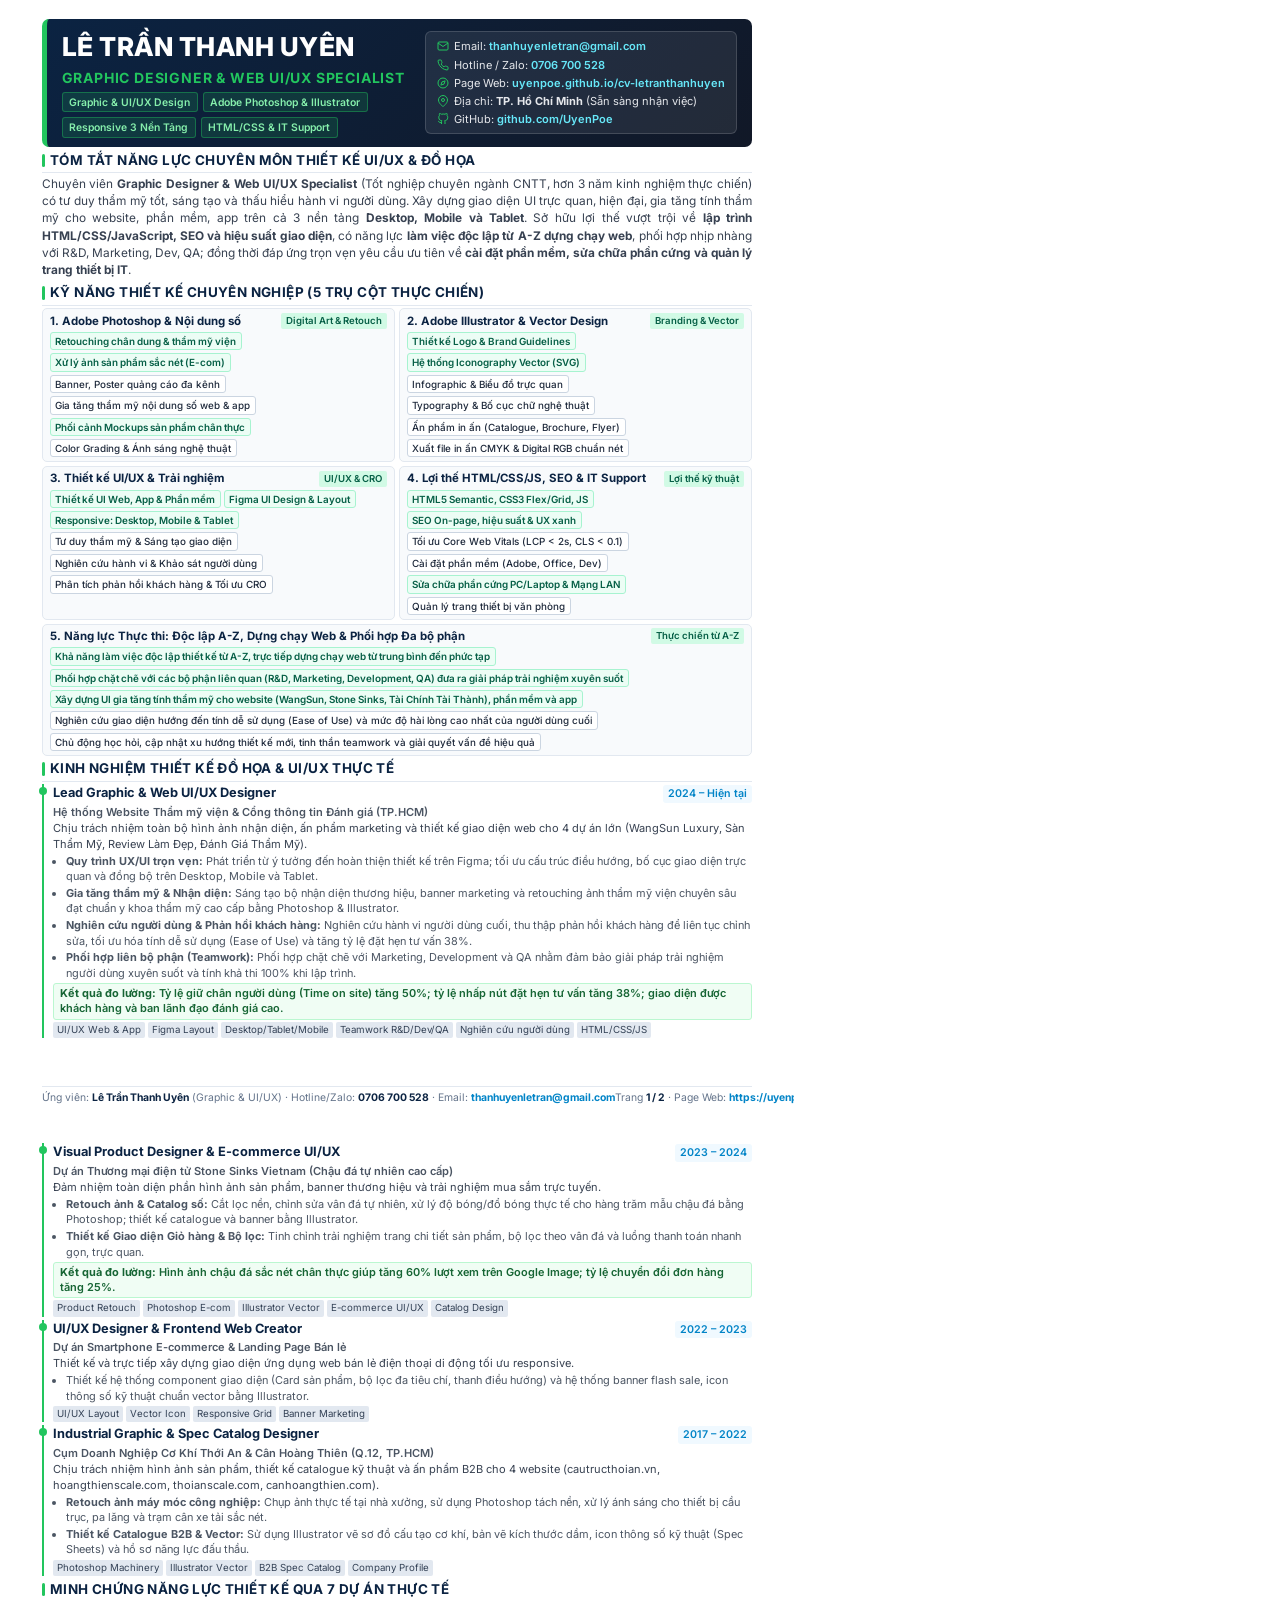
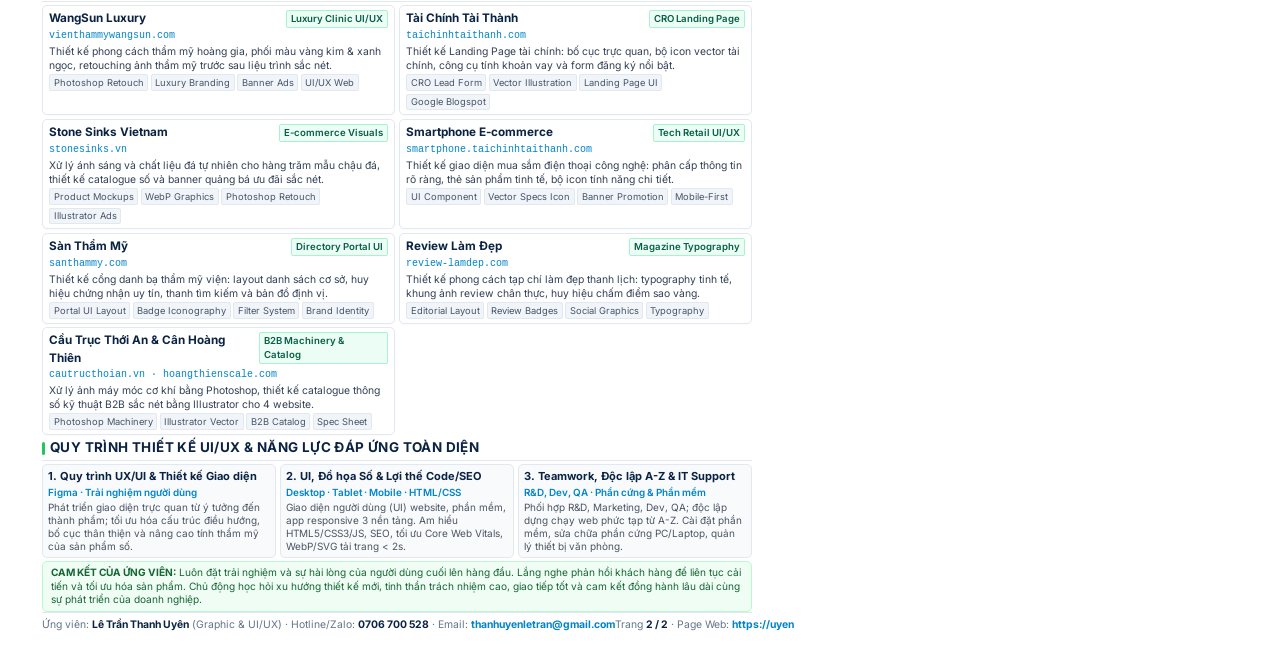
==== commit 7850d453: "feat(cv): remove birth date/year across all CV, portfolio, word documents and web pages" ====
--- a/cv-graphic-uiux-template.html
+++ b/cv-graphic-uiux-template.html
@@ -424,8 +424,8 @@
             <span>Page Web: <a href="https://uyenpoe.github.io/cv-letranthanhuyen/">uyenpoe.github.io/cv-letranthanhuyen</a></span>
           </div>
           <div class="contact-item">
-            <svg viewBox="0 0 24 24" fill="none" stroke-width="2"><rect x="3" y="4" width="18" height="18" rx="2" ry="2"></rect><line x1="16" y1="2" x2="16" y2="6"></line><line x1="8" y1="2" x2="8" y2="6"></line><line x1="3" y1="10" x2="21" y2="10"></line></svg>
-            <span>Ngày sinh: <strong>18/01/1986</strong> | TP. Hồ Chí Minh</span>
+            <svg viewBox="0 0 24 24" fill="none" stroke="currentColor" stroke-width="2"><path d="M21 10c0 7-9 13-9 13s-9-6-9-13a9 9 0 0 1 18 0z"></path><circle cx="12" cy="10" r="3"></circle></svg>
+            <span>Địa chỉ: <strong>TP. Hồ Chí Minh</strong> (Sẵn sàng nhận việc)</span>
           </div>
           <div class="contact-item">
             <svg viewBox="0 0 24 24" fill="none" stroke-width="2"><path d="M9 19c-5 1.5-5-2.5-7-3m14 6v-3.87a3.37 3.37 0 0 0-.94-2.61c3.14-.35 6.44-1.54 6.44-7A5.44 5.44 0 0 0 20 4.77 5.07 5.07 0 0 0 19.91 1S18.73.65 16 2.48a13.38 13.38 0 0 0-7 0C6.27.65 5.09 1 5.09 1A5.07 5.07 0 0 0 5 4.77a5.44 5.44 0 0 0-1.5 3.78c0 5.42 3.3 6.61 6.44 7A3.37 3.37 0 0 0 9 18.13V22"></path></svg>
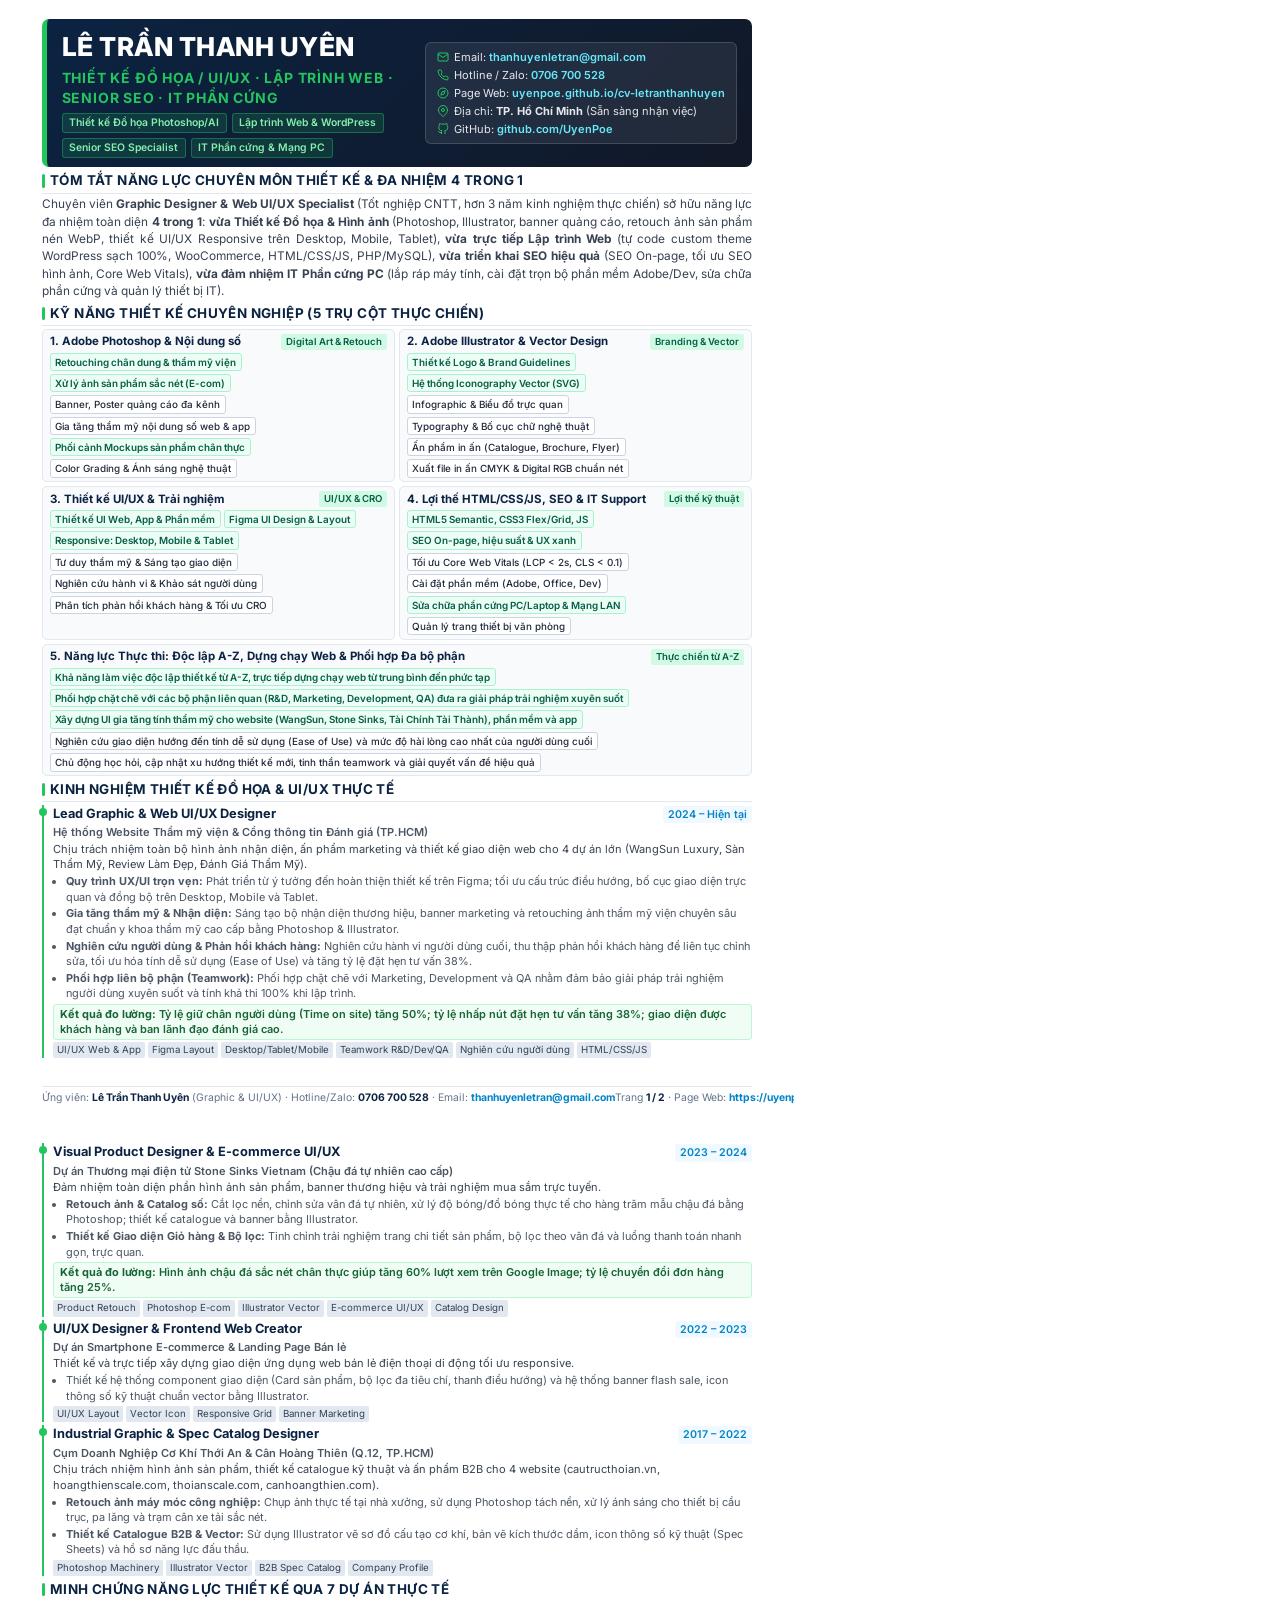
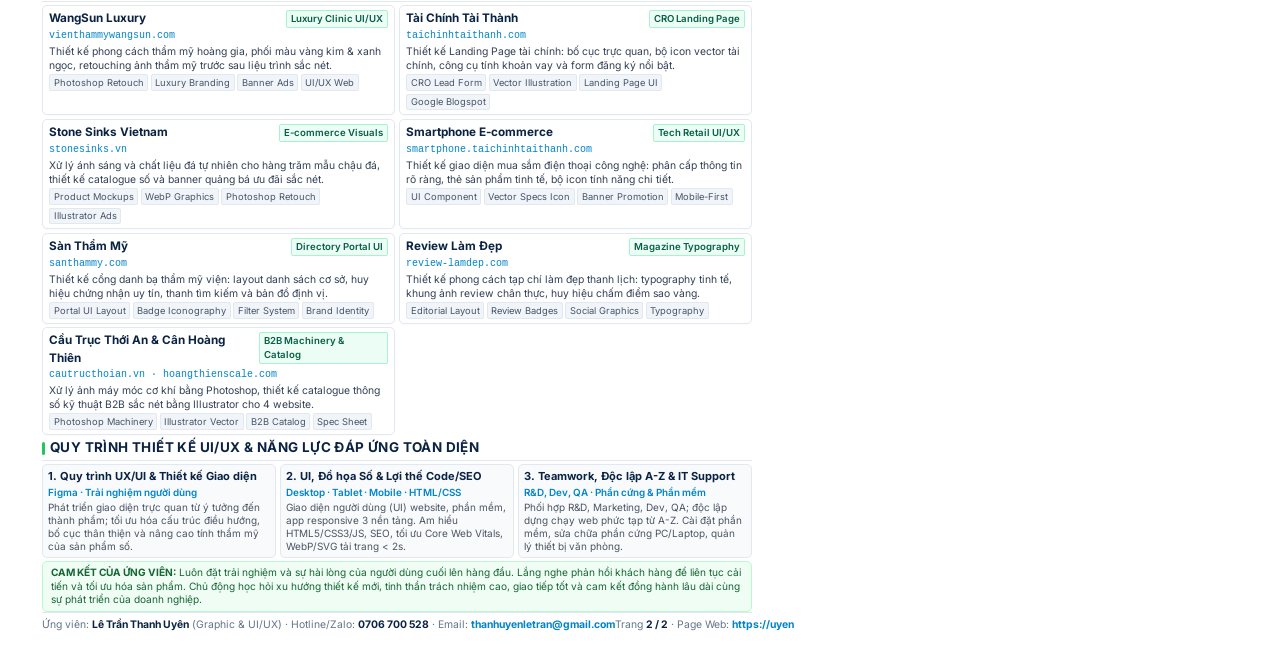
==== commit bf968759: "feat(cv): highlight 4-in-1 multi-disciplinary skillset across web programming, SEO, image design, an" ====
--- a/cv-graphic-uiux-template.html
+++ b/cv-graphic-uiux-template.html
@@ -402,12 +402,12 @@
       <header class="cv-header">
         <div class="header-main">
           <h1 class="cv-name">LÊ TRẦN THANH UYÊN</h1>
-          <div class="cv-title">Graphic Designer &amp; Web UI/UX Specialist</div>
+          <div class="cv-title">Thiết kế Đồ họa / UI/UX · Lập trình Web · Senior SEO · IT Phần cứng</div>
           <div class="cv-badges">
-            <span class="badge-role">Graphic &amp; UI/UX Design</span>
-            <span class="badge-role">Adobe Photoshop &amp; Illustrator</span>
-            <span class="badge-role">Responsive 3 Nền Tảng</span>
-            <span class="badge-role">HTML/CSS &amp; IT Support</span>
+            <span class="badge-role">Thiết kế Đồ họa Photoshop/AI</span>
+            <span class="badge-role">Lập trình Web &amp; WordPress</span>
+            <span class="badge-role">Senior SEO Specialist</span>
+            <span class="badge-role">IT Phần cứng &amp; Mạng PC</span>
           </div>
         </div>
         <div class="contact-box">
@@ -435,9 +435,9 @@
       </header>
 
       <!-- TÓM TẮT NĂNG LỰC THIẾT KẾ -->
-      <h2 class="section-title">Tóm tắt Năng lực Chuyên môn Thiết kế UI/UX &amp; Đồ họa</h2>
+      <h2 class="section-title">Tóm tắt Năng lực Chuyên môn Thiết kế &amp; Đa nhiệm 4 trong 1</h2>
       <p class="summary-text">
-        Chuyên viên <strong>Graphic Designer &amp; Web UI/UX Specialist</strong> (Tốt nghiệp chuyên ngành CNTT, hơn 3 năm kinh nghiệm thực chiến) có tư duy thẩm mỹ tốt, sáng tạo và thấu hiểu hành vi người dùng. Xây dựng giao diện UI trực quan, hiện đại, gia tăng tính thẩm mỹ cho website, phần mềm, app trên cả 3 nền tảng <strong>Desktop, Mobile và Tablet</strong>. Sở hữu lợi thế vượt trội về <strong>lập trình HTML/CSS/JavaScript, SEO và hiệu suất giao diện</strong>, có năng lực <strong>làm việc độc lập từ A-Z dựng chạy web</strong>, phối hợp nhịp nhàng với R&amp;D, Marketing, Dev, QA; đồng thời đáp ứng trọn vẹn yêu cầu ưu tiên về <strong>cài đặt phần mềm, sửa chữa phần cứng và quản lý trang thiết bị IT</strong>.
+        Chuyên viên <strong>Graphic Designer &amp; Web UI/UX Specialist</strong> (Tốt nghiệp CNTT, hơn 3 năm kinh nghiệm thực chiến) sở hữu năng lực đa nhiệm toàn diện <strong>4 trong 1</strong>: <strong>vừa Thiết kế Đồ họa &amp; Hình ảnh</strong> (Photoshop, Illustrator, banner quảng cáo, retouch ảnh sản phẩm nén WebP, thiết kế UI/UX Responsive trên Desktop, Mobile, Tablet), <strong>vừa trực tiếp Lập trình Web</strong> (tự code custom theme WordPress sạch 100%, WooCommerce, HTML/CSS/JS, PHP/MySQL), <strong>vừa triển khai SEO hiệu quả</strong> (SEO On-page, tối ưu SEO hình ảnh, Core Web Vitals), <strong>vừa đảm nhiệm IT Phần cứng PC</strong> (lắp ráp máy tính, cài đặt trọn bộ phần mềm Adobe/Dev, sửa chữa phần cứng và quản lý thiết bị IT).
       </p>
 
       <!-- 5 TRỤ CỘT KỸ NĂNG THIẾT KẾ -->
